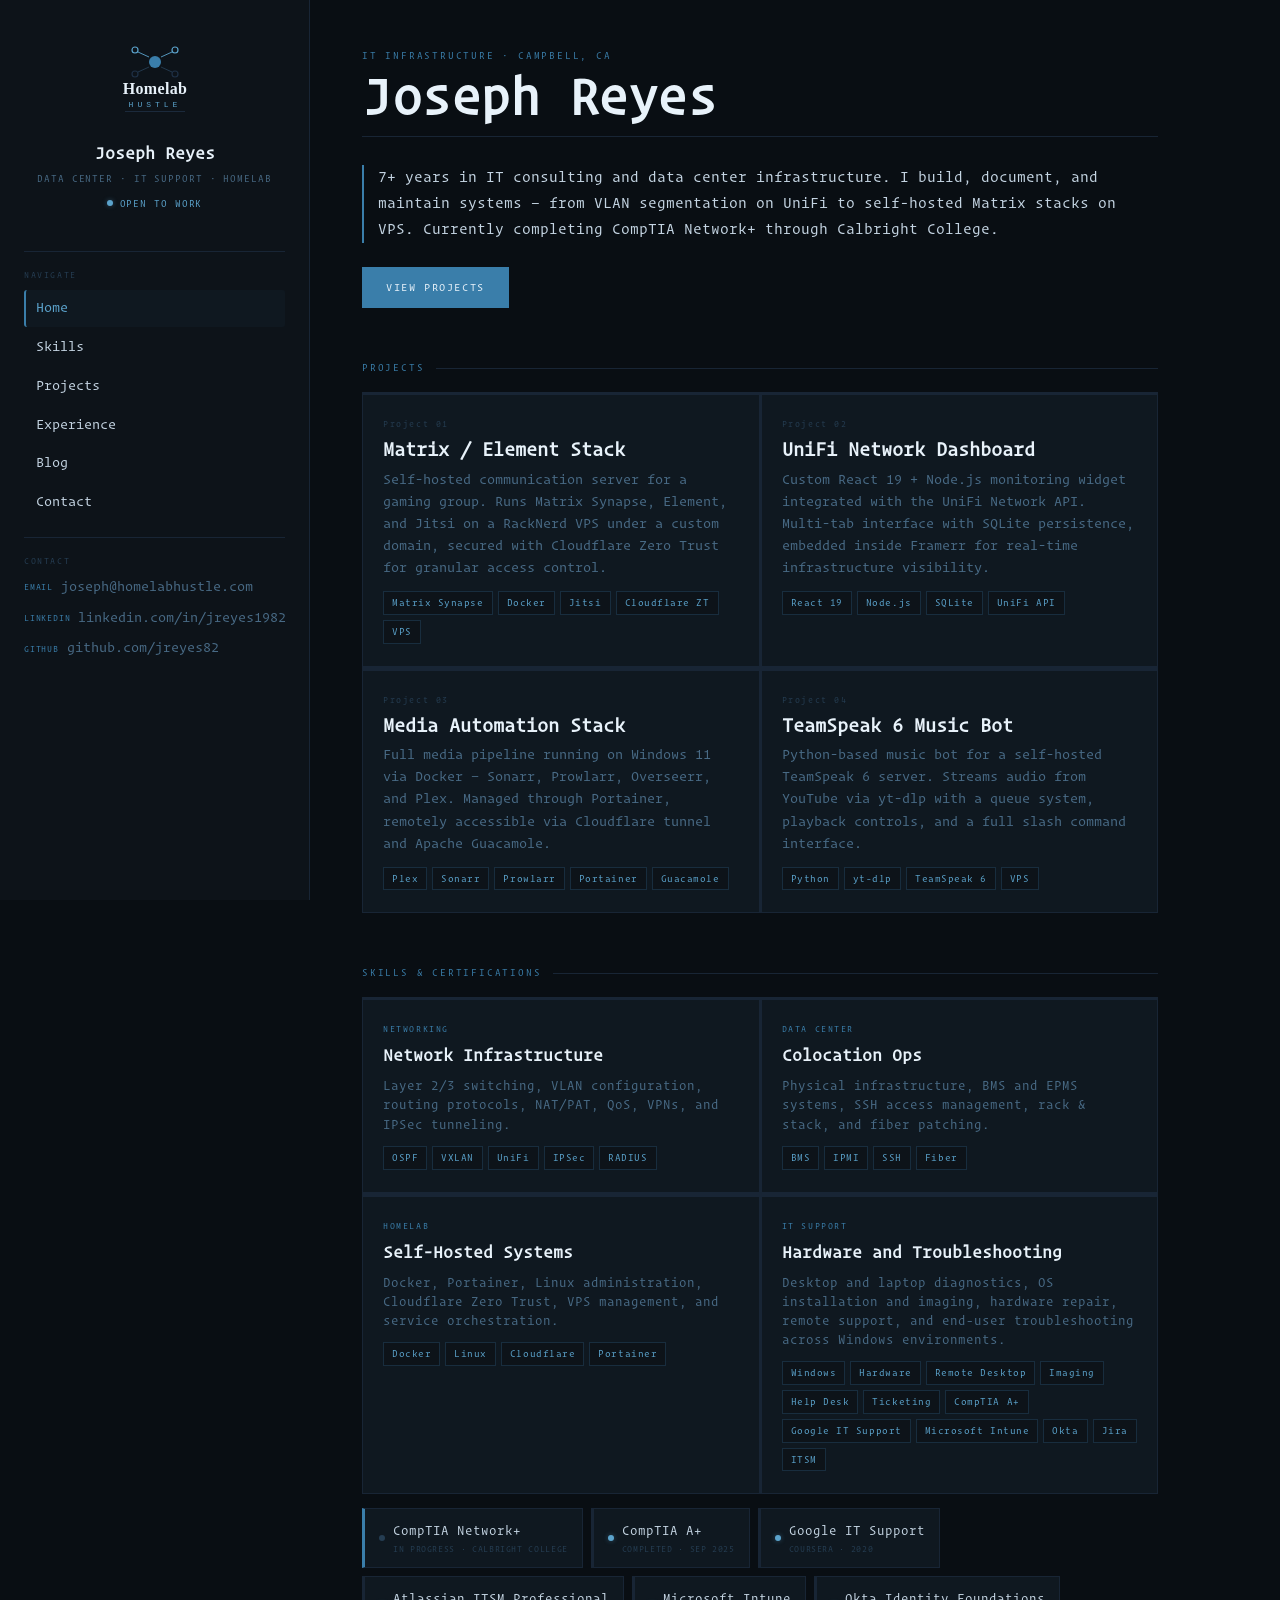
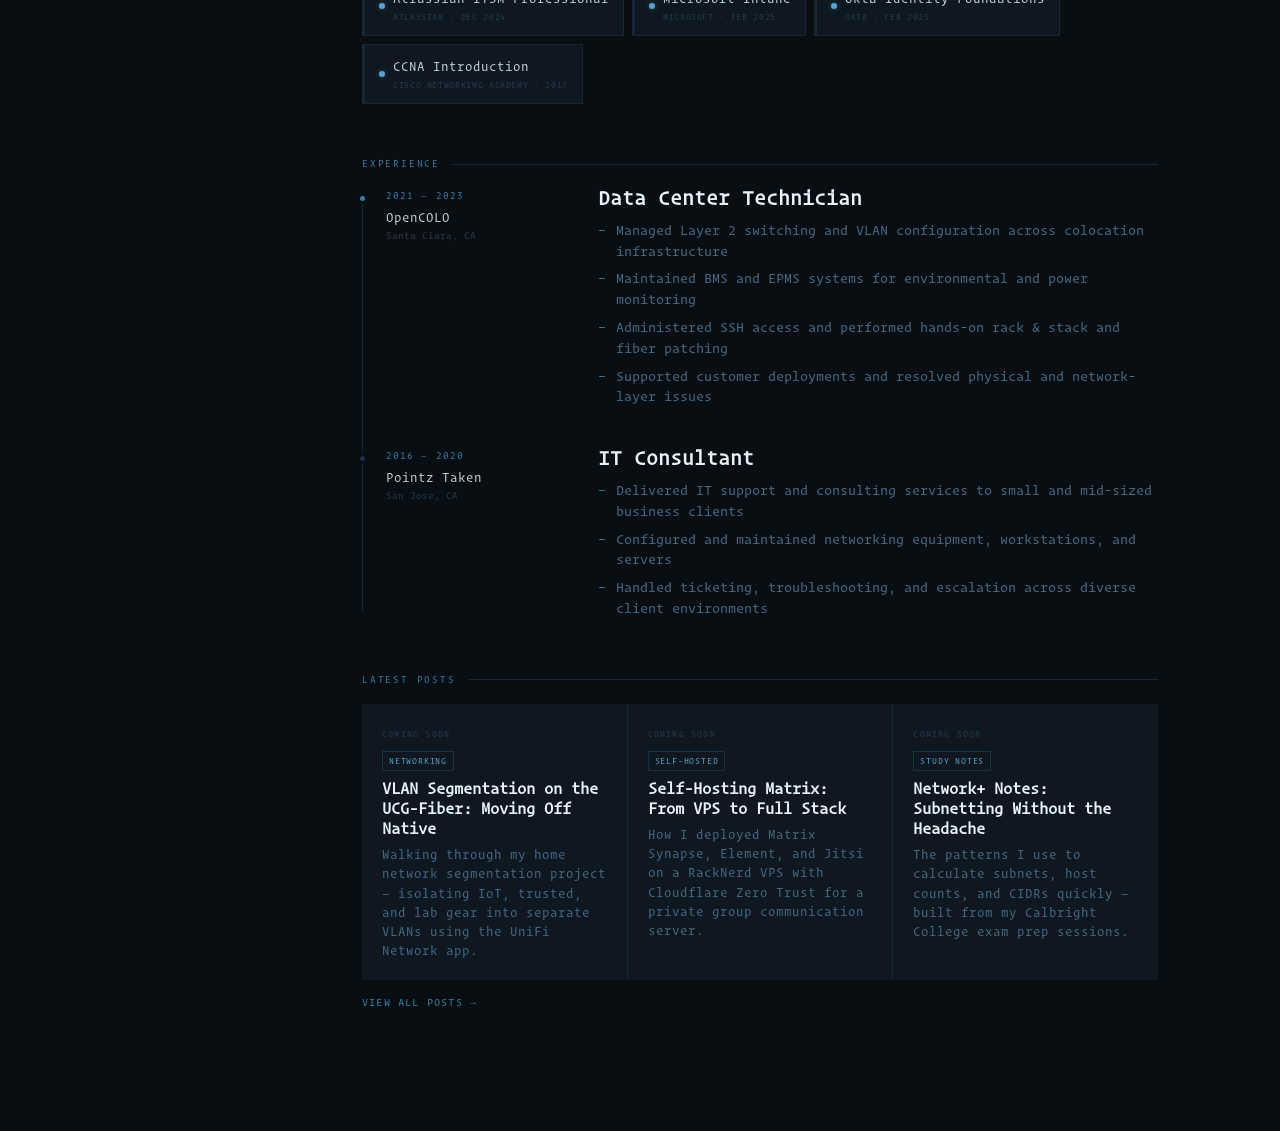
==== index.html @ eefa35d6 "Update index.html" ====
<!DOCTYPE html>
<html lang="en">
<head>
<meta charset="UTF-8">
<meta name="viewport" content="width=device-width, initial-scale=1.0">
<title>Loading...</title>
<link rel="preconnect" href="https://fonts.googleapis.com">
<link href="https://fonts.googleapis.com/css2?family=Playfair+Display:wght@700;800&family=IBM+Plex+Mono:wght@300;400;500&family=IBM+Plex+Sans:wght@300;400;500&display=swap" rel="stylesheet">
<link rel="stylesheet" href="shared.css">
<link rel="icon" type="image/svg+xml" href="logo.svg">
<style>
  /* ── HERO ── */
  .hero-bio {
    font-size: 14px; font-weight: 300; color: var(--text);
    line-height: 1.85; margin-bottom: 24px;
    border-left: 2px solid var(--accent); padding-left: 14px;
  }

  .hero-ctas { display: flex; gap: 10px; flex-wrap: wrap; margin-bottom: 28px; }

  /* ── CONTACT STRIP (mobile hero) ── */
  .contact-strip {
    display: flex; flex-direction: column; gap: 8px;
    margin-bottom: 0;
  }

  .contact-link {
    display: flex; align-items: center; justify-content: space-between;
    padding: 13px 16px;
    background: var(--surface); border: 1px solid var(--border);
    border-left: 3px solid var(--border);
    text-decoration: none; color: var(--text); font-size: 13px;
    transition: border-left-color .2s, color .2s;
  }

  .contact-link:hover { border-left-color: var(--accent); color: var(--acc2); }
  .cl-label {
    font-family: var(--mono); font-size: 8px; letter-spacing: .15em;
    text-transform: uppercase; color: var(--accent);
  }

  /* ── SKILLS ── */
  .skills-grid {
    display: grid; grid-template-columns: 1fr;
    gap: 1px; background: var(--border); margin-bottom: 12px;
  }

  .skill-cat {
    font-family: var(--mono); font-size: 8px; letter-spacing: .2em;
    text-transform: uppercase; color: var(--accent); margin-bottom: 6px;
  }

  .skill-name {
    font-family: var(--serif); font-size: 16px; font-weight: 700;
    color: var(--light); margin-bottom: 6px;
  }

  .skill-desc { font-size: 12px; color: var(--muted); line-height: 1.6; }

  /* ── CERTS ── */
  .cert-row { display: flex; flex-direction: column; gap: 8px; margin-top: 14px; }

  .cert-item {
    display: flex; align-items: center; gap: 8px;
    padding: 11px 14px;
    background: var(--surface); border: 1px solid var(--border);
    border-left: 3px solid var(--border); transition: border-left-color .2s;
  }

  .cert-item:hover, .cert-item.on { border-left-color: var(--accent); }
  .cdot { width: 6px; height: 6px; border-radius: 50%; background: var(--faint); flex-shrink: 0; }
  .cdot.live { background: var(--acc2); box-shadow: 0 0 5px rgba(91,163,204,.4); }
  .cert-name { font-size: 12px; font-weight: 500; color: var(--text); }
  .cert-sub {
    font-family: var(--mono); font-size: 8px; letter-spacing: .08em;
    color: var(--faint); text-transform: uppercase; margin-top: 1px;
  }

  /* ── PROJECTS ── */
  .projects-grid {
    display: grid; grid-template-columns: 1fr;
    gap: 1px; background: var(--border);
  }

  .project-id {
    font-family: var(--mono); font-size: 8px; letter-spacing: .2em;
    color: var(--faint); margin-bottom: 8px;
  }

  .project-name {
    font-family: var(--serif); font-size: 18px; font-weight: 700;
    color: var(--light); margin-bottom: 8px; line-height: 1.2;
  }

  .project-desc {
    font-size: 13px; font-weight: 300; color: var(--muted);
    line-height: 1.7; margin-bottom: 12px;
  }

  /* ── EXPERIENCE ── */
  .exp-timeline { display: flex; flex-direction: column; position: relative; }

  .exp-timeline::before {
    content: ''; position: absolute;
    left: 0; top: 8px; bottom: 8px;
    width: 1px; background: var(--border);
  }

  .exp-item {
    padding: 0 0 40px 20px; position: relative;
  }

  .exp-item::before {
    content: ''; position: absolute; left: -4px; top: 6px;
    width: 9px; height: 9px; border-radius: 50%;
    background: var(--accent); border: 2px solid var(--bg);
  }

  .exp-item:last-child { padding-bottom: 0; }
  .exp-item:last-child::before { background: var(--bord2); }

  .exp-period {
    font-family: var(--mono); font-size: 9px; letter-spacing: .12em;
    color: var(--accent); text-transform: uppercase;
    display: block; margin-bottom: 3px;
  }

  .exp-company { font-size: 12px; font-weight: 500; color: var(--text); }
  .exp-loc { font-family: var(--mono); font-size: 9px; color: var(--faint); margin-bottom: 10px; }

  .exp-role {
    font-family: var(--serif); font-size: 19px; font-weight: 700;
    color: var(--light); margin-bottom: 10px; line-height: 1.2;
  }

  .exp-list { list-style: none; display: flex; flex-direction: column; gap: 7px; }

  .exp-list li {
    font-size: 13px; font-weight: 300; color: var(--muted);
    display: flex; gap: 10px; line-height: 1.6;
  }

  .exp-list li::before {
    content: '–'; color: var(--accent);
    flex-shrink: 0; font-family: var(--mono);
  }

  /* ── BLOG PREVIEW ── */
  .blog-preview-grid {
    display: grid; grid-template-columns: 1fr;
    gap: 1px; background: var(--border);
  }

  .blog-preview-card {
    background: var(--surface); padding: 20px;
    text-decoration: none; display: block;
    border-top: 3px solid transparent;
    transition: background .2s, border-top-color .2s;
  }

  .blog-preview-card:hover { background: var(--surf2); border-top-color: var(--accent); }

  .bp-date {
    font-family: var(--mono); font-size: 8px; letter-spacing: .15em;
    text-transform: uppercase; color: var(--faint); margin-bottom: 5px; display: block;
  }

  .bp-tag {
    font-family: var(--mono); font-size: 8px; letter-spacing: .1em;
    text-transform: uppercase; color: var(--acc2); padding: 2px 6px;
    border: 1px solid rgba(58,126,170,.25); display: inline-block; margin-bottom: 8px;
  }

  .bp-title {
    font-family: var(--serif); font-size: 15px; font-weight: 700;
    color: var(--light); line-height: 1.35; margin-bottom: 6px;
  }

  .bp-excerpt { font-size: 12px; font-weight: 300; color: var(--muted); line-height: 1.6; }

  .view-all {
    display: inline-flex; align-items: center; gap: 6px;
    margin-top: 14px;
    font-family: var(--mono); font-size: 10px; letter-spacing: .12em;
    text-transform: uppercase; color: var(--accent); text-decoration: none;
    transition: color .2s;
  }

  .view-all:hover { color: var(--acc2); }

  /* ── AVAIL CARD ── */
  .avail-card {
    background: var(--surface); border: 1px solid var(--border); padding: 22px;
    margin-top: 24px;
  }

  .avail-hdr {
    font-family: var(--mono); font-size: 8px; letter-spacing: .2em;
    text-transform: uppercase; color: var(--faint); margin-bottom: 16px;
  }

  .avail-status { display: flex; align-items: center; gap: 9px; margin-bottom: 16px; }

  .avail-dot {
    width: 7px; height: 7px; border-radius: 50%;
    background: var(--acc2); box-shadow: 0 0 7px rgba(91,163,204,.45);
    animation: pulse 2s ease-in-out infinite;
  }

  .avail-status-text {
    font-family: var(--serif); font-size: 16px; font-weight: 700; color: var(--light);
  }

  .avail-roles { display: flex; flex-direction: column; gap: 8px; }

  .avail-role {
    display: flex; align-items: center; gap: 9px;
    font-size: 13px; font-weight: 300; color: var(--muted);
  }

  .avail-role::before {
    content: ''; display: block; width: 14px; height: 1px;
    background: var(--accent); flex-shrink: 0;
  }

  /* ── DESKTOP OVERRIDES ── */
  @media (min-width: 768px) {
    .skills-grid { grid-template-columns: 1fr 1fr; }
    .projects-grid { grid-template-columns: 1fr 1fr; }
    .blog-preview-grid { grid-template-columns: 1fr 1fr 1fr; }
    .cert-row { flex-direction: row; flex-wrap: wrap; }

    .exp-item {
      display: grid;
      grid-template-columns: 180px 1fr;
      gap: 32px; padding-left: 24px;
    }

    .contact-strip { flex-direction: column; }

    .desktop-contact-grid {
      display: grid; grid-template-columns: 1fr 1fr; gap: 32px;
    }
  }

  @keyframes fadeUp {
    from { opacity:0; transform:translateY(10px); }
    to   { opacity:1; transform:translateY(0); }
  }

  .fade-in   { animation: fadeUp .5s ease both .1s; }
  .fade-in-2 { animation: fadeUp .5s ease both .2s; }
  .fade-in-3 { animation: fadeUp .5s ease both .3s; }
</style>
</head>
<body>
<script src="config.js"></script>

<!-- MOBILE TOP BAR -->
<header id="topbar">
  <a href="index.html" class="topbar-logo" id="topbar-name"></a>
  <button class="hamburger" id="hamburger" aria-label="Menu">
    <span></span><span></span><span></span>
  </button>
</header>

<!-- DRAWER / SIDEBAR -->
<nav id="drawer">
  <div class="drawer-avatar" id="drawer-avatar"></div>
  <div class="drawer-name" id="drawer-name"></div>
  <div class="drawer-role" id="drawer-role"></div>
  <div class="drawer-status">
    <div class="drawer-dot"></div>
    <span id="drawer-status"></span>
  </div>
  <div class="drawer-divider"></div>
  <div class="drawer-label">Navigate</div>
  <ul class="drawer-nav">
    <li><a href="index.html" class="active">Home</a></li>
    <li><a href="#skills">Skills</a></li>
    <li><a href="#projects">Projects</a></li>
    <li><a href="#experience">Experience</a></li>
    <li><a href="blog.html">Blog</a></li>
    <li><a href="#contact">Contact</a></li>
  </ul>
  <div class="drawer-divider"></div>
  <div class="drawer-label">Contact</div>
  <div class="drawer-contact" id="drawer-contact"></div>
</nav>

<!-- MAIN -->
<main id="main">

  <!-- HERO -->
  <div class="section-gap">
    <div class="page-eyebrow fade-in" id="hero-eyebrow"></div>
    <h1 class="page-title fade-in-2" id="hero-name"></h1>
    <div class="page-rule"></div>
    <p class="hero-bio fade-in-3" id="hero-bio"></p>
    <div class="hero-ctas fade-in-3">
      <a href="#projects" class="btn btn-primary">View Projects</a>
    </div>
  </div>

  <!-- PROJECTS -->
  <div class="section-gap" id="projects">
    <div class="section-label">Projects</div>
    <div class="projects-grid" id="projects-grid"></div>
  </div>

  <!-- SKILLS -->
  <div class="section-gap" id="skills">
    <div class="section-label">Skills &amp; Certifications</div>
    <div class="skills-grid" id="skills-grid"></div>
    <div class="cert-row" id="cert-row"></div>
  </div>

  <!-- EXPERIENCE -->
  <div class="section-gap" id="experience">
    <div class="section-label">Experience</div>
    <div class="exp-timeline" id="exp-timeline"></div>
  </div>

  <!-- BLOG PREVIEW -->
  <div class="section-gap" id="blog">
    <div class="section-label">Latest Posts</div>
    <div class="blog-preview-grid" id="blog-preview-grid"></div>
    <a href="blog.html" class="view-all">View all posts &rarr;</a>
  </div>

</main>

<script>
  document.title = SITE.name + ' — IT Infrastructure';
  const initials = SITE.name.split(' ').map(w=>w[0]).join('');
  const pills = arr => `<div class="pills">${arr.map(p=>`<span class="pill">${p}</span>`).join('')}</div>`;

  /* ── POPULATE ── */
  document.getElementById('topbar-name').textContent = SITE.name;
  document.getElementById('drawer-avatar').innerHTML = '<img src="logo.svg" alt="Homelab Hustle" style="width:120px;height:72px;">';
  document.getElementById('drawer-name').textContent = SITE.name;
  document.getElementById('drawer-role').textContent = SITE.role;
  document.getElementById('drawer-status').textContent = SITE.status;

  document.getElementById('drawer-contact').innerHTML = SITE.contact.map(c=>`
    <a href="${c.href}" ${c.href.startsWith('http')?'target="_blank"':''}>
      <span class="drawer-contact-label">${c.label}</span>${c.value}
    </a>`).join('');

  document.getElementById('hero-eyebrow').textContent = 'IT Infrastructure · ' + SITE.location;
  document.getElementById('hero-name').textContent = SITE.name;
  document.getElementById('hero-bio').textContent = SITE.bio;

  document.getElementById('projects-grid').innerHTML = SITE.projects.map(p=>`
    <div class="card">
      <div class="project-id">${p.id}</div>
      <div class="project-name">${p.name}</div>
      <p class="project-desc">${p.desc}</p>
      ${pills(p.pills)}
    </div>`).join('');

  document.getElementById('skills-grid').innerHTML = SITE.skills.map(s=>`
    <div class="card">
      <div class="skill-cat">${s.cat}</div>
      <div class="skill-name">${s.name}</div>
      <p class="skill-desc">${s.desc}</p>
      ${pills(s.pills)}
    </div>`).join('');

  document.getElementById('cert-row').innerHTML = SITE.certs.map((c,i)=>`
    <div class="cert-item ${i===0?'on':''}">
      <div class="cdot ${c.live?'live':''}"></div>
      <div>
        <div class="cert-name">${c.name}</div>
        <div class="cert-sub">${c.sub}</div>
      </div>
    </div>`).join('');

  document.getElementById('exp-timeline').innerHTML = SITE.experience.map(e=>`
    <div class="exp-item">
      <div>
        <span class="exp-period">${e.period}</span>
        <div class="exp-company">${e.company}</div>
        <div class="exp-loc">${e.location}</div>
      </div>
      <div>
        <div class="exp-role">${e.role}</div>
        <ul class="exp-list">
          ${e.bullets.map(b=>`<li>${b}</li>`).join('')}
        </ul>
      </div>
    </div>`).join('');

  document.getElementById('blog-preview-grid').innerHTML = SITE.blog.length
    ? SITE.blog.map(b=>`
        <a href="${b.href}" class="blog-preview-card">
          <span class="bp-date">${b.date}</span>
          <span class="bp-tag">${b.tag}</span>
          <div class="bp-title">${b.title}</div>
          <p class="bp-excerpt">${b.excerpt}</p>
        </a>`).join('')
    : '<div style="padding:32px;color:var(--faint);font-size:13px;background:var(--surface);">No posts yet — check back soon.</div>';

  /* ── HAMBURGER ── */
  const hamburger = document.getElementById('hamburger');
  const drawer = document.getElementById('drawer');

  hamburger.addEventListener('click', () => {
    const isOpen = drawer.classList.toggle('open');
    hamburger.classList.toggle('open', isOpen);
    document.body.style.overflow = isOpen ? 'hidden' : '';
  });

  drawer.querySelectorAll('a').forEach(link => {
    link.addEventListener('click', () => {
      drawer.classList.remove('open');
      hamburger.classList.remove('open');
      document.body.style.overflow = '';
    });
  });
</script>
</body>
</html>
---- shared.css ----
/* shared.css — mobile-first */
@font-face {
  font-family: 'Operator Mono';
  src: url('fonts/OperatorMonoSSm-Book.otf') format('opentype');
  font-weight: 400;
}

:root {
  --bg:      #090E13;
  --bg2:     #0D1319;
  --surface: #0F1820;
  --surf2:   #131F2A;
  --border:  #182535;
  --bord2:   #1E3045;
  --text:    #C4D4E2;
  --muted:   #486A85;
  --faint:   #253D52;
  --accent:  #3A7EAA;
  --acc2:    #5BA3CC;
  --light:   #E8F2FA;
  --serif: 'Operator Mono', monospace;
  --mono:  'Operator Mono', monospace;
  --sans:  'Operator Mono', monospace;
  --topbar:  52px;
}

*, *::before, *::after { box-sizing: border-box; margin: 0; padding: 0; }
html { scroll-behavior: smooth; }

body {
  background: var(--bg);
  color: var(--text);
  font-family: var(--sans);
  font-size: 15px;
  line-height: 1.75;
  overflow-x: hidden;
}

/* ════════════════════════════════════════
   MOBILE TOP BAR
   ════════════════════════════════════════ */
#topbar {
  position: fixed;
  top: 0; left: 0; right: 0;
  height: var(--topbar);
  z-index: 300;
  display: flex;
  align-items: center;
  justify-content: space-between;
  padding: 0 20px;
  background: rgba(9,14,19,0.95);
  backdrop-filter: blur(16px);
  border-bottom: 1px solid var(--border);
}

.topbar-logo {
  font-family: var(--serif);
  font-size: 15px; font-weight: 700;
  color: var(--light);
  text-decoration: none;
}

.hamburger {
  width: 36px; height: 36px;
  display: flex; flex-direction: column;
  align-items: center; justify-content: center;
  gap: 5px; cursor: pointer;
  background: none; border: none; padding: 4px;
}

.hamburger span {
  display: block;
  width: 22px; height: 1.5px;
  background: var(--text);
  transition: all .25s ease;
}

.hamburger.open span:nth-child(1) { transform: translateY(6.5px) rotate(45deg); }
.hamburger.open span:nth-child(2) { opacity: 0; transform: scaleX(0); }
.hamburger.open span:nth-child(3) { transform: translateY(-6.5px) rotate(-45deg); }

/* ════════════════════════════════════════
   MOBILE DRAWER MENU
   ════════════════════════════════════════ */
#drawer {
  position: fixed;
  top: var(--topbar); left: 0; right: 0; bottom: 0;
  z-index: 299;
  background: var(--bg2);
  border-top: 1px solid var(--border);
  padding: 32px 24px;
  transform: translateX(-100%);
  transition: transform .3s ease;
  overflow-y: auto;
  display: flex;
  flex-direction: column;
  gap: 0;
}

#drawer.open { transform: translateX(0); }

.drawer-avatar {
  width: 160px; height: 96px;
  display: flex;
  align-items: center;
  justify-content: center;
  margin: 0 auto 12px auto;
  flex-shrink: 0;
}

.drawer-name {
  font-family: var(--serif); font-size: 16px; font-weight: 700;
  color: var(--light); margin-bottom: 4px; text-align: center;
}

.drawer-role {
  font-family: var(--mono); font-size: 9px; letter-spacing: .1em;
  text-transform: uppercase; color: var(--muted); margin-bottom: 10px;
  line-height: 1.5; text-align: center;
}

.drawer-status {
  display: flex; align-items: center; gap: 7px; margin-bottom: 24px;
  justify-content: center;
}

.drawer-dot {
  width: 6px; height: 6px; border-radius: 50%;
  background: var(--acc2);
  box-shadow: 0 0 5px rgba(91,163,204,.4);
  animation: pulse 2s ease-in-out infinite;
}

@keyframes pulse { 0%,100%{opacity:1} 50%{opacity:.4} }

.drawer-status span {
  font-family: var(--mono); font-size: 9px; letter-spacing: .1em;
  text-transform: uppercase; color: var(--acc2);
}

.drawer-divider { height: 1px; background: var(--border); margin: 16px 0; }

.drawer-label {
  font-family: var(--mono); font-size: 8px; letter-spacing: .2em;
  text-transform: uppercase; color: var(--faint); margin-bottom: 8px;
}

.drawer-nav { list-style: none; display: flex; flex-direction: column; gap: 2px; }

.drawer-nav a {
  display: block; padding: 11px 12px;
  font-size: 15px; color: var(--text);
  text-decoration: none; border-radius: 3px;
  transition: background .15s, color .15s;
  border-left: 2px solid transparent;
}

.drawer-nav a:hover { background: var(--surface); color: var(--acc2); border-left-color: var(--accent); }
.drawer-nav a.active { color: var(--acc2); border-left-color: var(--accent); background: var(--surface); }

.drawer-contact { display: flex; flex-direction: column; gap: 8px; }

.drawer-contact a {
  display: flex; align-items: center; gap: 8px;
  font-size: 13px; color: var(--muted);
  text-decoration: none; transition: color .15s;
}

.drawer-contact a:hover { color: var(--acc2); }

.drawer-contact-label {
  font-family: var(--mono); font-size: 8px; letter-spacing: .1em;
  text-transform: uppercase; color: var(--accent); flex-shrink: 0;
}

/* ════════════════════════════════════════
   MAIN CONTENT — MOBILE FIRST
   ════════════════════════════════════════ */
#main {
  padding: calc(var(--topbar) + 28px) 20px 40px;
}

/* ════════════════════════════════════════
   TYPOGRAPHY
   ════════════════════════════════════════ */
.page-eyebrow {
  font-family: var(--mono); font-size: 9px; letter-spacing: .2em;
  text-transform: uppercase; color: var(--accent); margin-bottom: 8px;
}

.page-title {
  font-family: var(--serif);
  font-size: 38px; font-weight: 700; color: var(--light);
  letter-spacing: -.01em; line-height: 1.05; margin-bottom: 14px;
}

.page-rule { height: 1px; background: var(--border); margin-bottom: 28px; }

.section-label {
  font-family: var(--mono); font-size: 9px; letter-spacing: .2em;
  text-transform: uppercase; color: var(--accent);
  margin-bottom: 16px;
  display: flex; align-items: center; gap: 12px;
}

.section-label::after { content: ''; flex: 1; height: 1px; background: var(--border); }

.section-gap { margin-bottom: 52px; }

/* ════════════════════════════════════════
   CARDS
   ════════════════════════════════════════ */
.card {
  background: var(--surface);
  border: 1px solid var(--border);
  padding: 22px 20px;
  border-top: 3px solid var(--border);
  transition: border-top-color .2s, background .2s;
}

.card:hover { background: var(--surf2); border-top-color: var(--accent); }

/* ════════════════════════════════════════
   PILLS
   ════════════════════════════════════════ */
.pills { display: flex; flex-wrap: wrap; gap: 5px; margin-top: 12px; }

.pill {
  font-family: var(--mono); font-size: 9px; letter-spacing: .06em;
  padding: 3px 8px; background: var(--bg2);
  color: var(--acc2); border: 1px solid rgba(58,126,170,.25);
}

/* ════════════════════════════════════════
   BUTTONS
   ════════════════════════════════════════ */
.btn {
  display: inline-flex; align-items: center; gap: 8px;
  padding: 12px 24px;
  font-family: var(--mono); font-size: 10px; letter-spacing: .16em;
  text-transform: uppercase; text-decoration: none;
  transition: all .2s; cursor: pointer; border: none;
}

.btn-primary { background: var(--accent); color: var(--light); font-weight: 500; }
.btn-primary:hover { background: var(--acc2); }
.btn-ghost { background: transparent; color: var(--muted); border: 1px solid var(--bord2); }
.btn-ghost:hover { border-color: var(--accent); color: var(--acc2); }

/* ════════════════════════════════════════
   DESKTOP — sidebar layout kicks in
   ════════════════════════════════════════ */
@media (min-width: 768px) {

  body { display: flex; min-height: 100vh; }

  #topbar { display: none; }
  #drawer {
    position: sticky; top: 0;
    width: 310px; min-width: 310px;
    height: 100vh; overflow-y: auto;
    transform: none !important;
    background: var(--bg2);
    border-right: 1px solid var(--border);
    border-top: none;
    padding: 32px 24px;
    flex-direction: column;
    display: flex;
    transition: none;
  }

  /* On desktop, show sidebar-style nav instead of drawer nav */
  .drawer-nav a { font-size: 13px; padding: 7px 10px; }

  #main {
    flex: 1; min-width: 0;
    padding: 48px 52px 64px;
    max-width: 900px;
  }

  .page-title { font-size: clamp(32px, 4vw, 48px); }
}
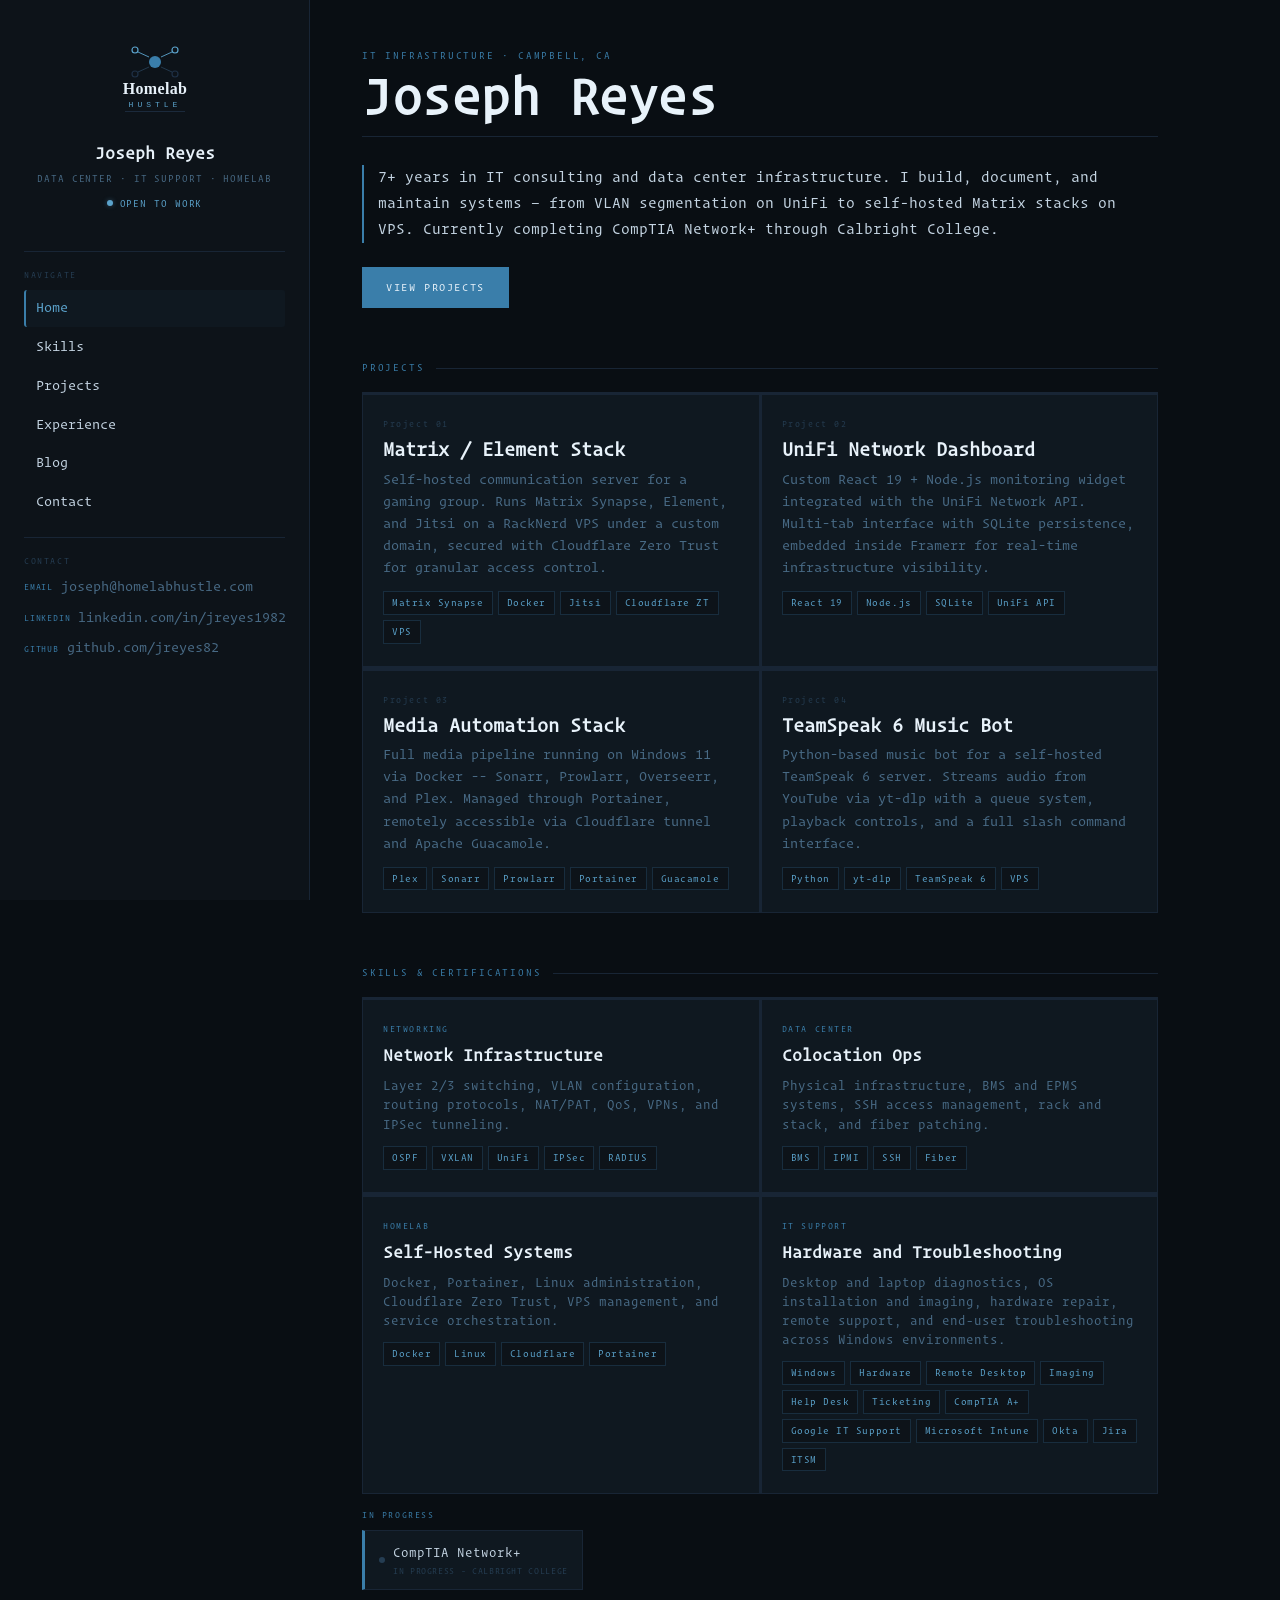
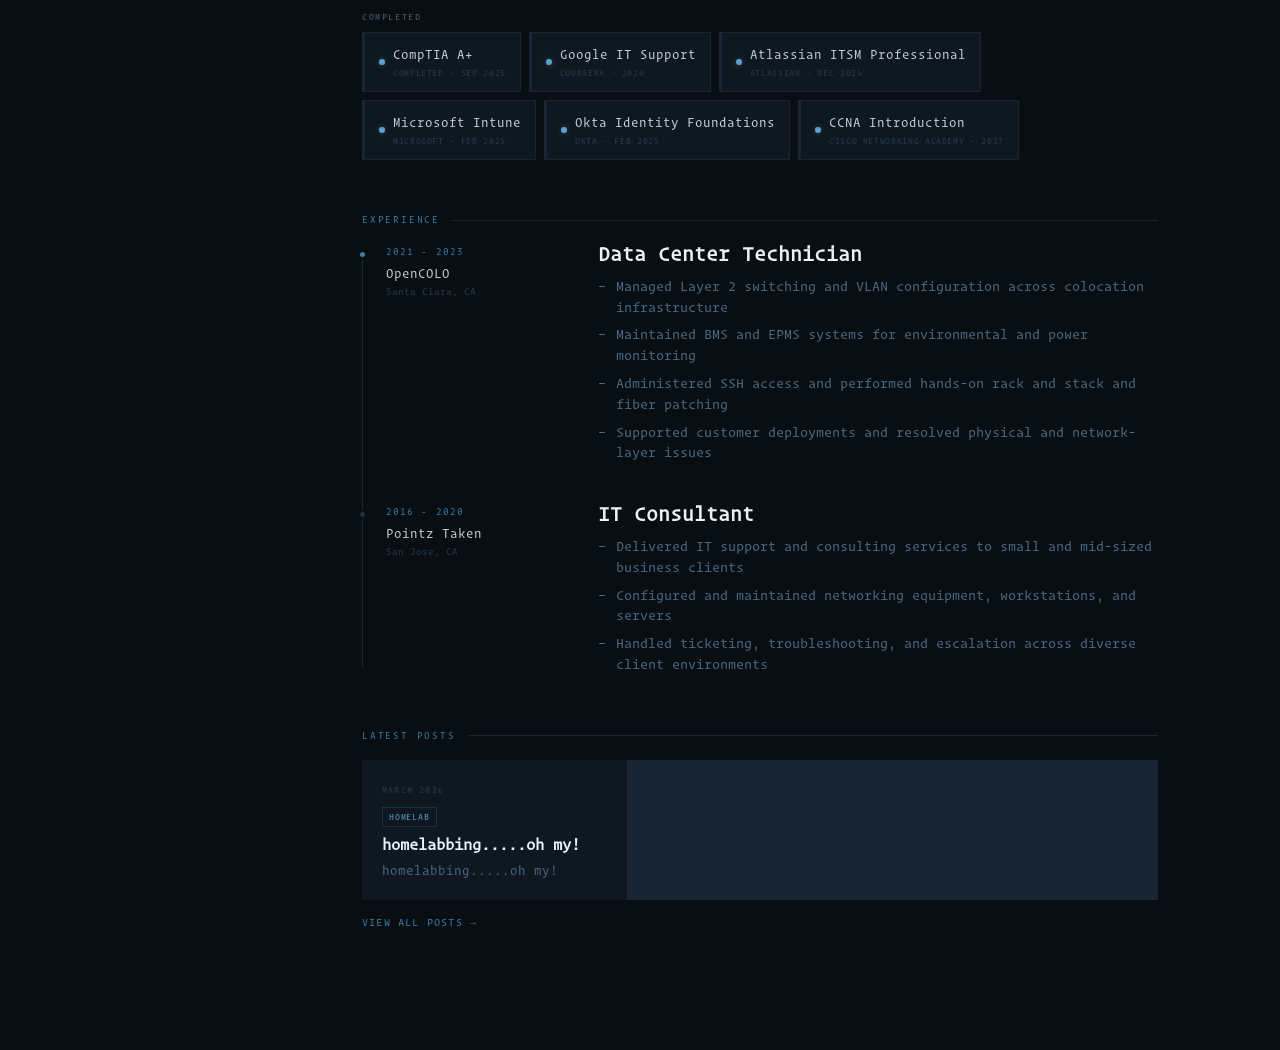
==== commit 9b8feac2: "Update index.html" ====
--- a/index.html
+++ b/index.html
@@ -7,7 +7,6 @@
 <link rel="preconnect" href="https://fonts.googleapis.com">
 <link href="https://fonts.googleapis.com/css2?family=Playfair+Display:wght@700;800&family=IBM+Plex+Mono:wght@300;400;500&family=IBM+Plex+Sans:wght@300;400;500&display=swap" rel="stylesheet">
 <link rel="stylesheet" href="shared.css">
-<link rel="icon" type="image/svg+xml" href="logo.svg">
 <style>
   /* ── HERO ── */
   .hero-bio {
@@ -367,14 +366,25 @@
       ${pills(s.pills)}
     </div>`).join('');
 
-  document.getElementById('cert-row').innerHTML = SITE.certs.map((c,i)=>`
-    <div class="cert-item ${i===0?'on':''}">
+  const inProgress = SITE.certs.filter(c => c.section === 'In Progress');
+  const completed  = SITE.certs.filter(c => c.section === 'Completed');
+
+  const renderCerts = arr => arr.map(c => `
+    <div class="cert-item ${!c.live?'on':''}">
       <div class="cdot ${c.live?'live':''}"></div>
       <div>
         <div class="cert-name">${c.name}</div>
         <div class="cert-sub">${c.sub}</div>
       </div>
     </div>`).join('');
+
+  document.getElementById('cert-row').innerHTML = `
+    <div style="width:100%;">
+      <div style="font-family:var(--mono);font-size:8px;letter-spacing:.2em;text-transform:uppercase;color:var(--accent);margin-bottom:8px;">In Progress</div>
+      <div style="display:flex;flex-wrap:wrap;gap:8px;margin-bottom:20px;">${renderCerts(inProgress)}</div>
+      <div style="font-family:var(--mono);font-size:8px;letter-spacing:.2em;text-transform:uppercase;color:var(--muted);margin-bottom:8px;">Completed</div>
+      <div style="display:flex;flex-wrap:wrap;gap:8px;">${renderCerts(completed)}</div>
+    </div>`;
 
   document.getElementById('exp-timeline').innerHTML = SITE.experience.map(e=>`
     <div class="exp-item">
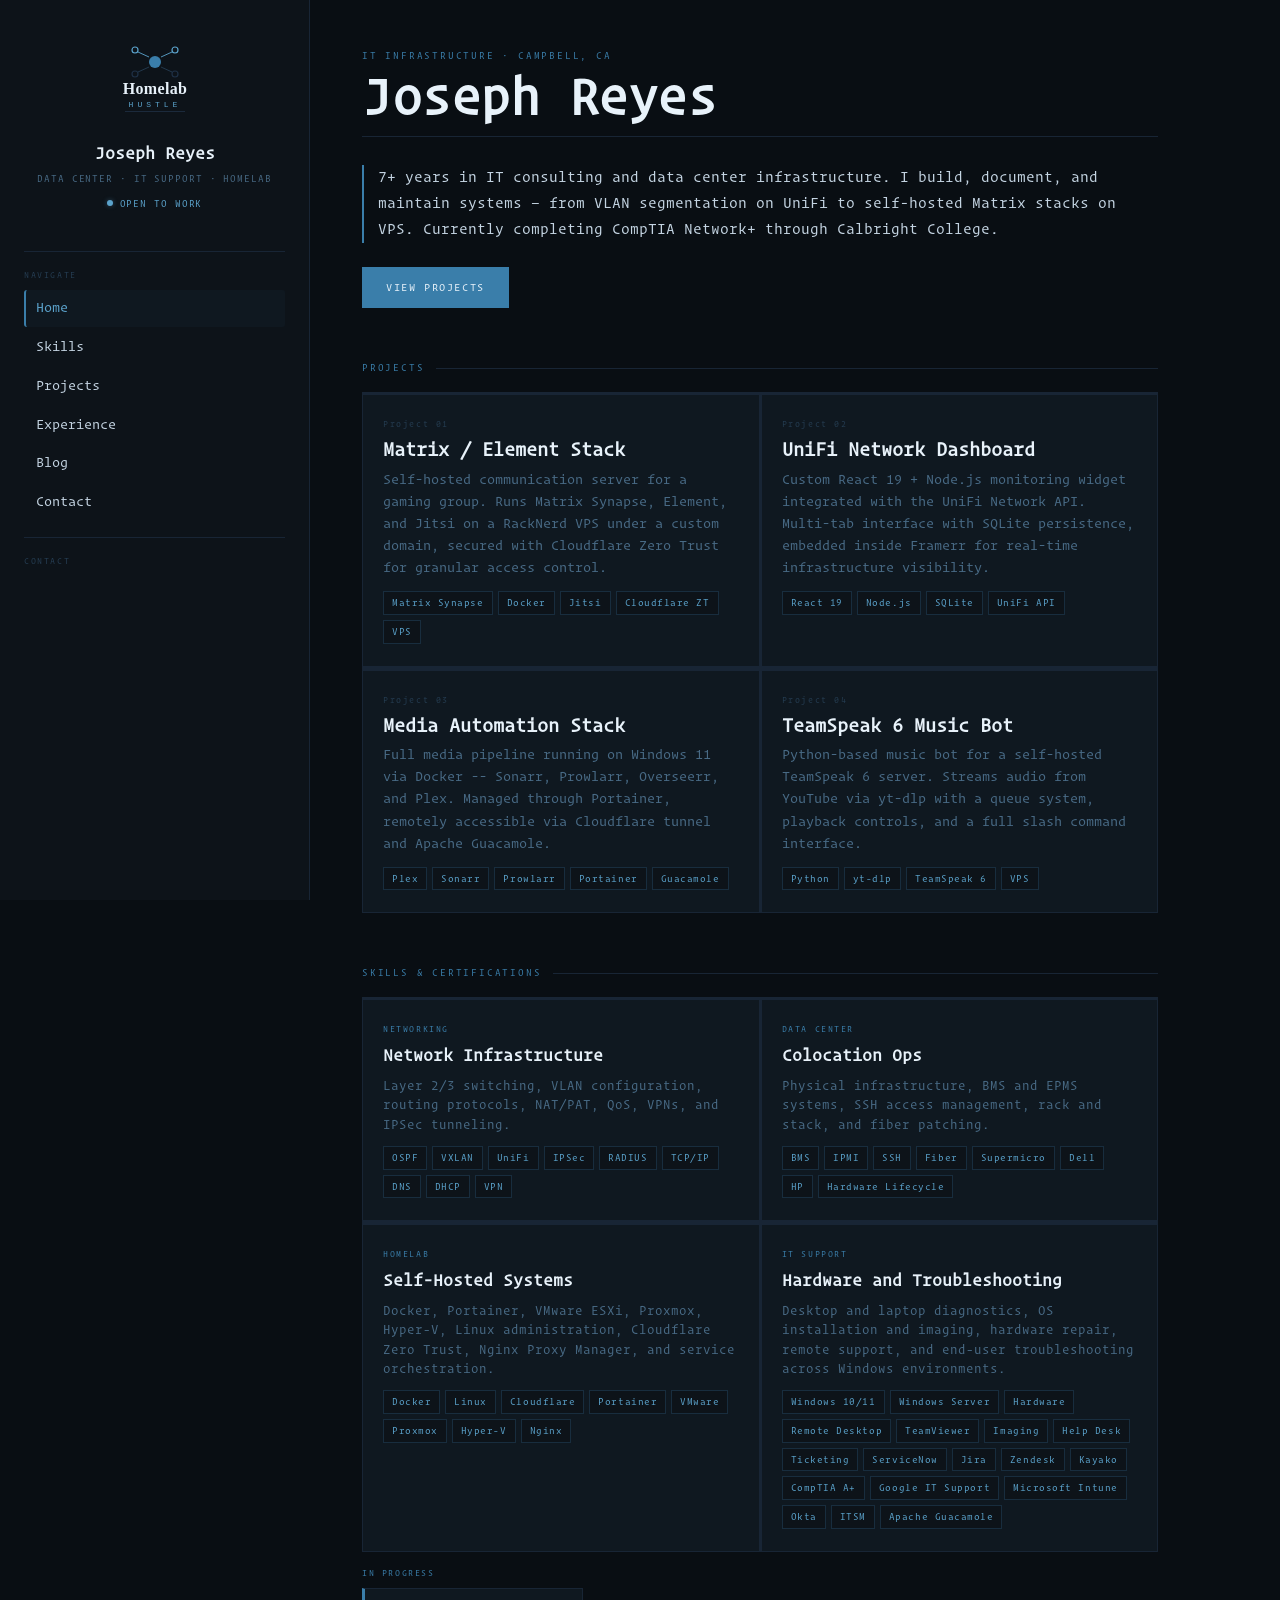
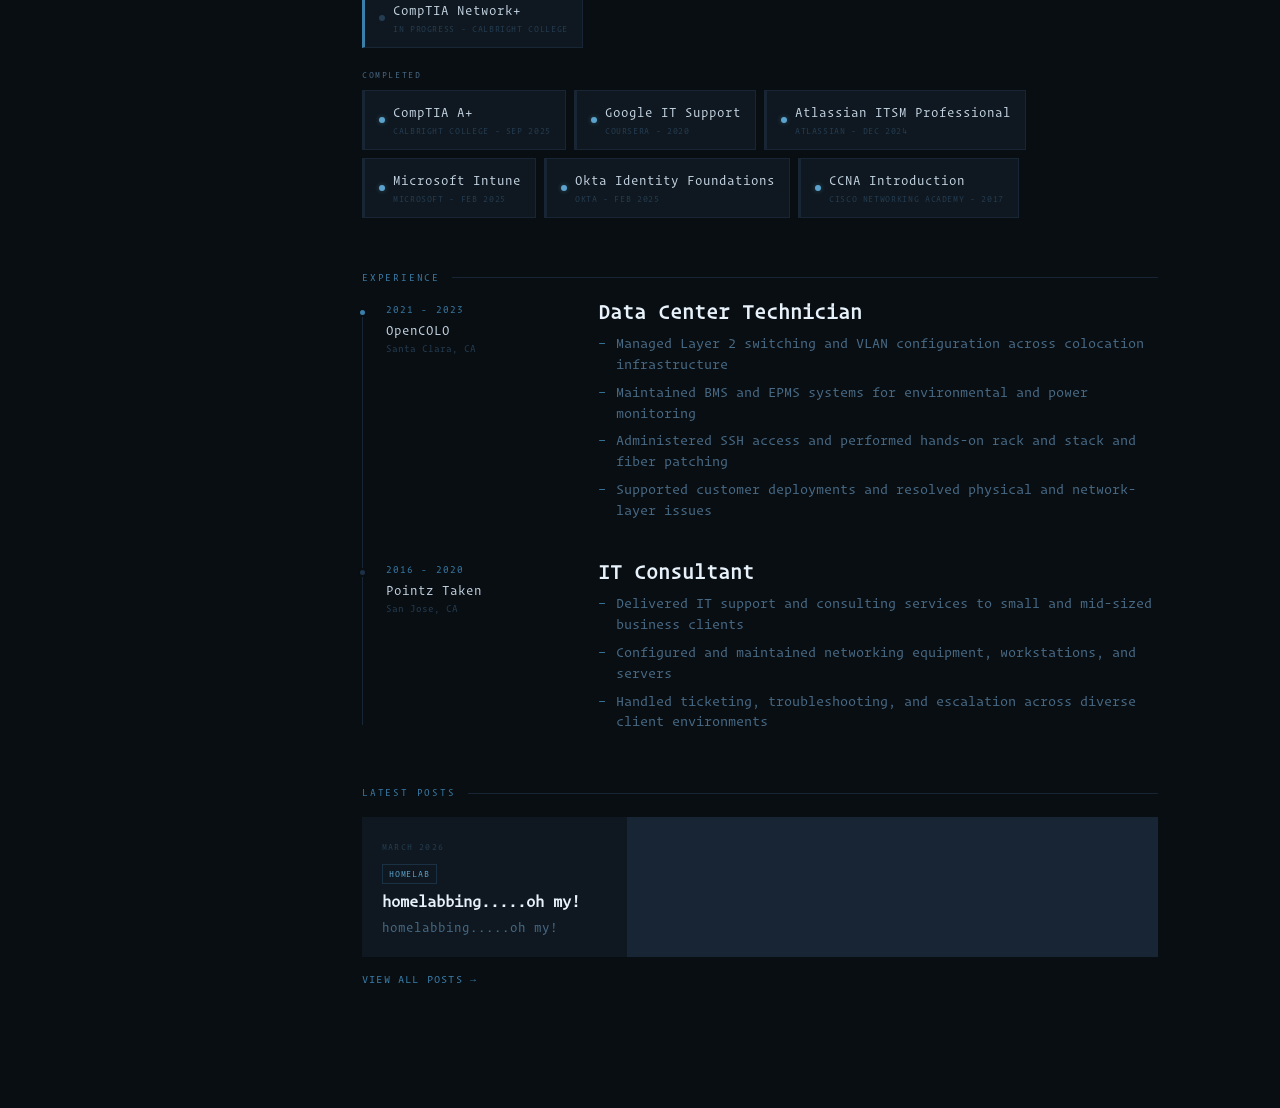
==== commit 9e1c546b: "Update index.html" ====
--- a/index.html
+++ b/index.html
@@ -341,11 +341,6 @@
   document.getElementById('drawer-role').textContent = SITE.role;
   document.getElementById('drawer-status').textContent = SITE.status;
 
-  document.getElementById('drawer-contact').innerHTML = SITE.contact.map(c=>`
-    <a href="${c.href}" ${c.href.startsWith('http')?'target="_blank"':''}>
-      <span class="drawer-contact-label">${c.label}</span>${c.value}
-    </a>`).join('');
-
   document.getElementById('hero-eyebrow').textContent = 'IT Infrastructure · ' + SITE.location;
   document.getElementById('hero-name').textContent = SITE.name;
   document.getElementById('hero-bio').textContent = SITE.bio;
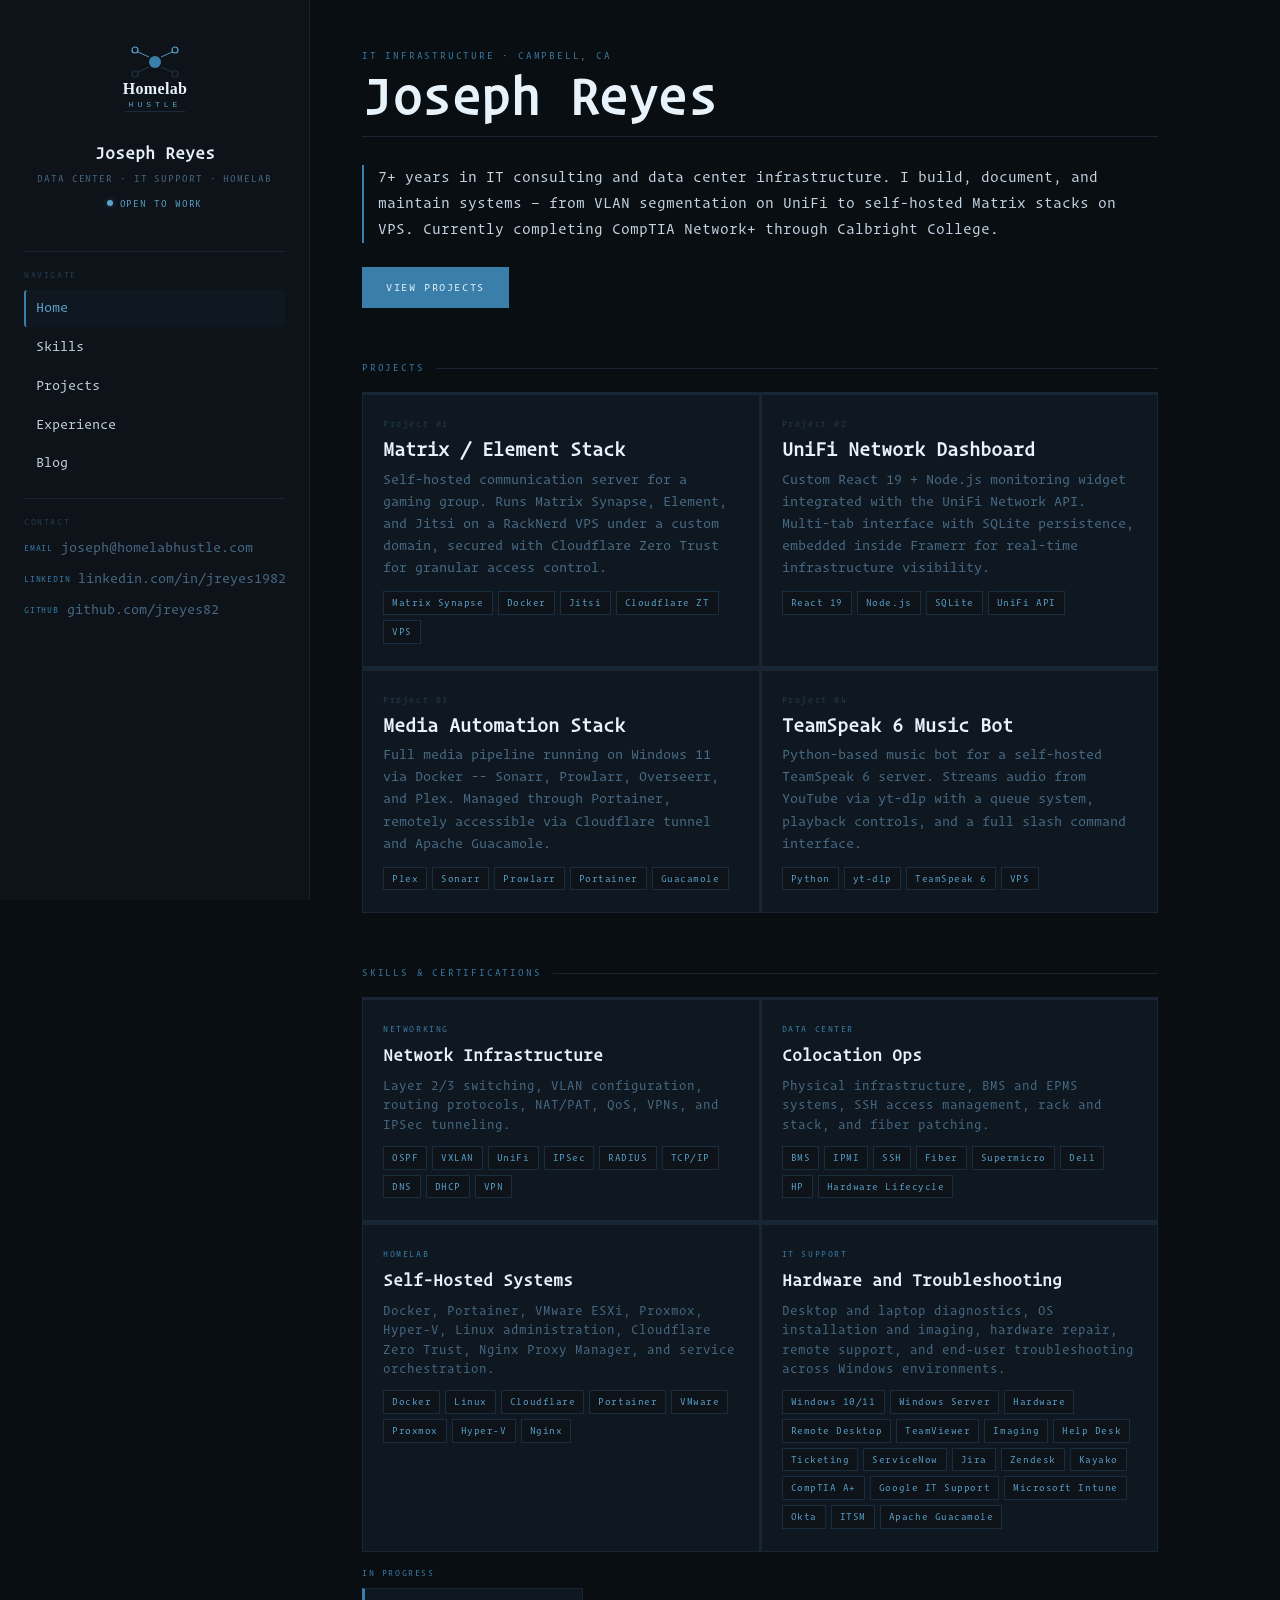
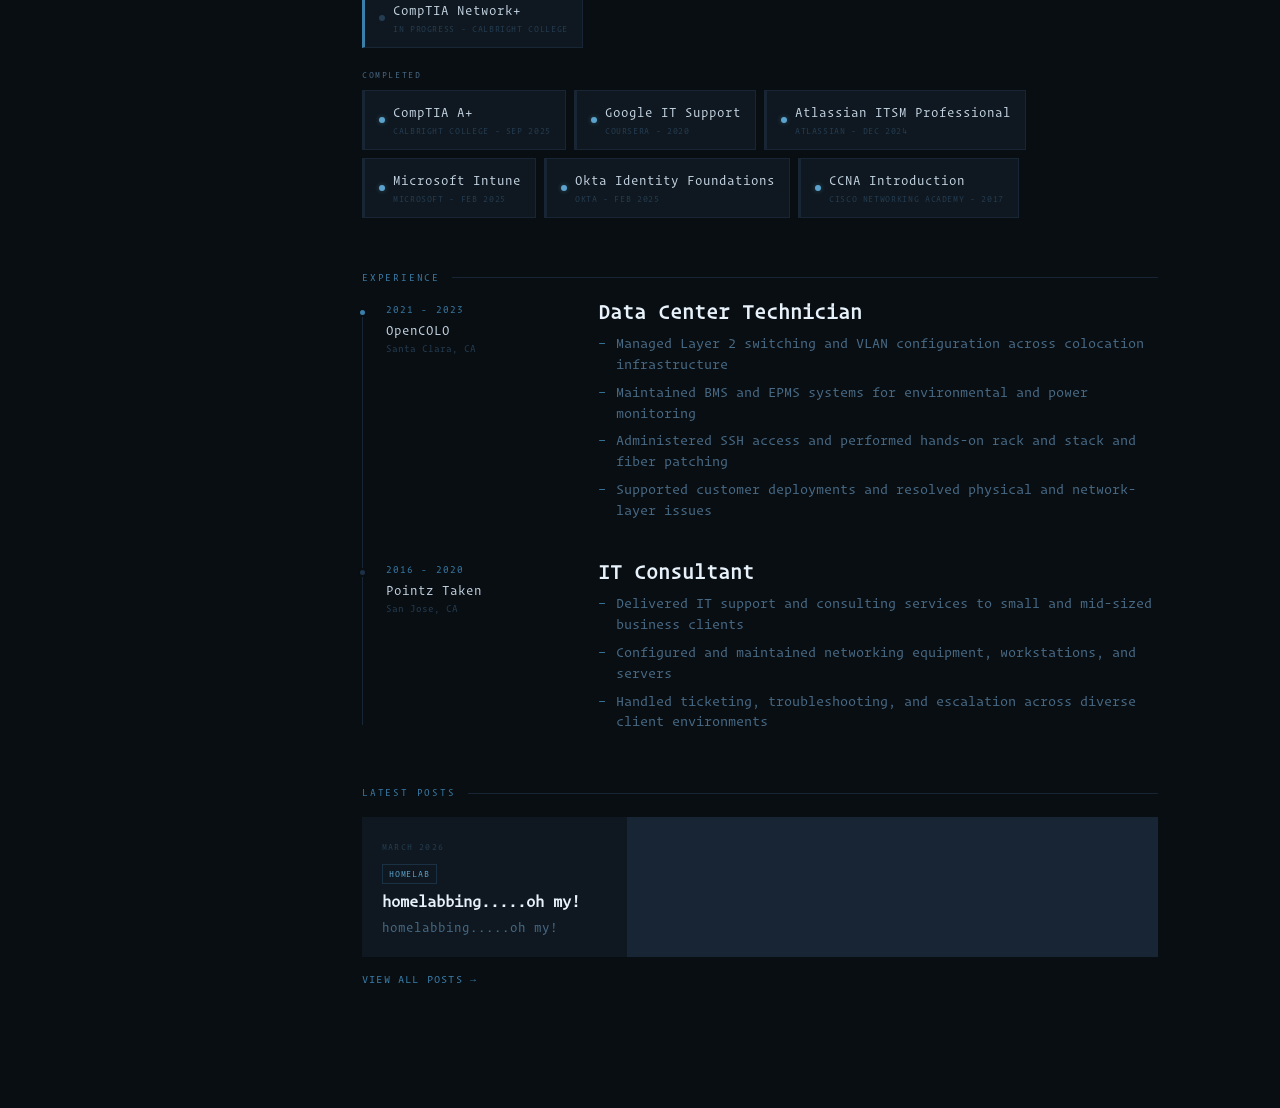
==== commit 317b4cd2: "Refactor contact section and add dynamic contact links Updated contact section in the navigation and" ====
--- a/index.html
+++ b/index.html
@@ -280,8 +280,7 @@
     <li><a href="#projects">Projects</a></li>
     <li><a href="#experience">Experience</a></li>
     <li><a href="blog.html">Blog</a></li>
-    <li><a href="#contact">Contact</a></li>
-  </ul>
+    </ul>
   <div class="drawer-divider"></div>
   <div class="drawer-label">Contact</div>
   <div class="drawer-contact" id="drawer-contact"></div>
@@ -341,6 +340,11 @@
   document.getElementById('drawer-role').textContent = SITE.role;
   document.getElementById('drawer-status').textContent = SITE.status;
 
+  document.getElementById('drawer-contact').innerHTML = SITE.contact.map(c=>`
+    <a href="${c.href}" ${c.href.startsWith('http')?'target="_blank"':''}>
+      <span class="drawer-contact-label">${c.label}</span>${c.value}
+    </a>`).join('');
+  
   document.getElementById('hero-eyebrow').textContent = 'IT Infrastructure · ' + SITE.location;
   document.getElementById('hero-name').textContent = SITE.name;
   document.getElementById('hero-bio').textContent = SITE.bio;
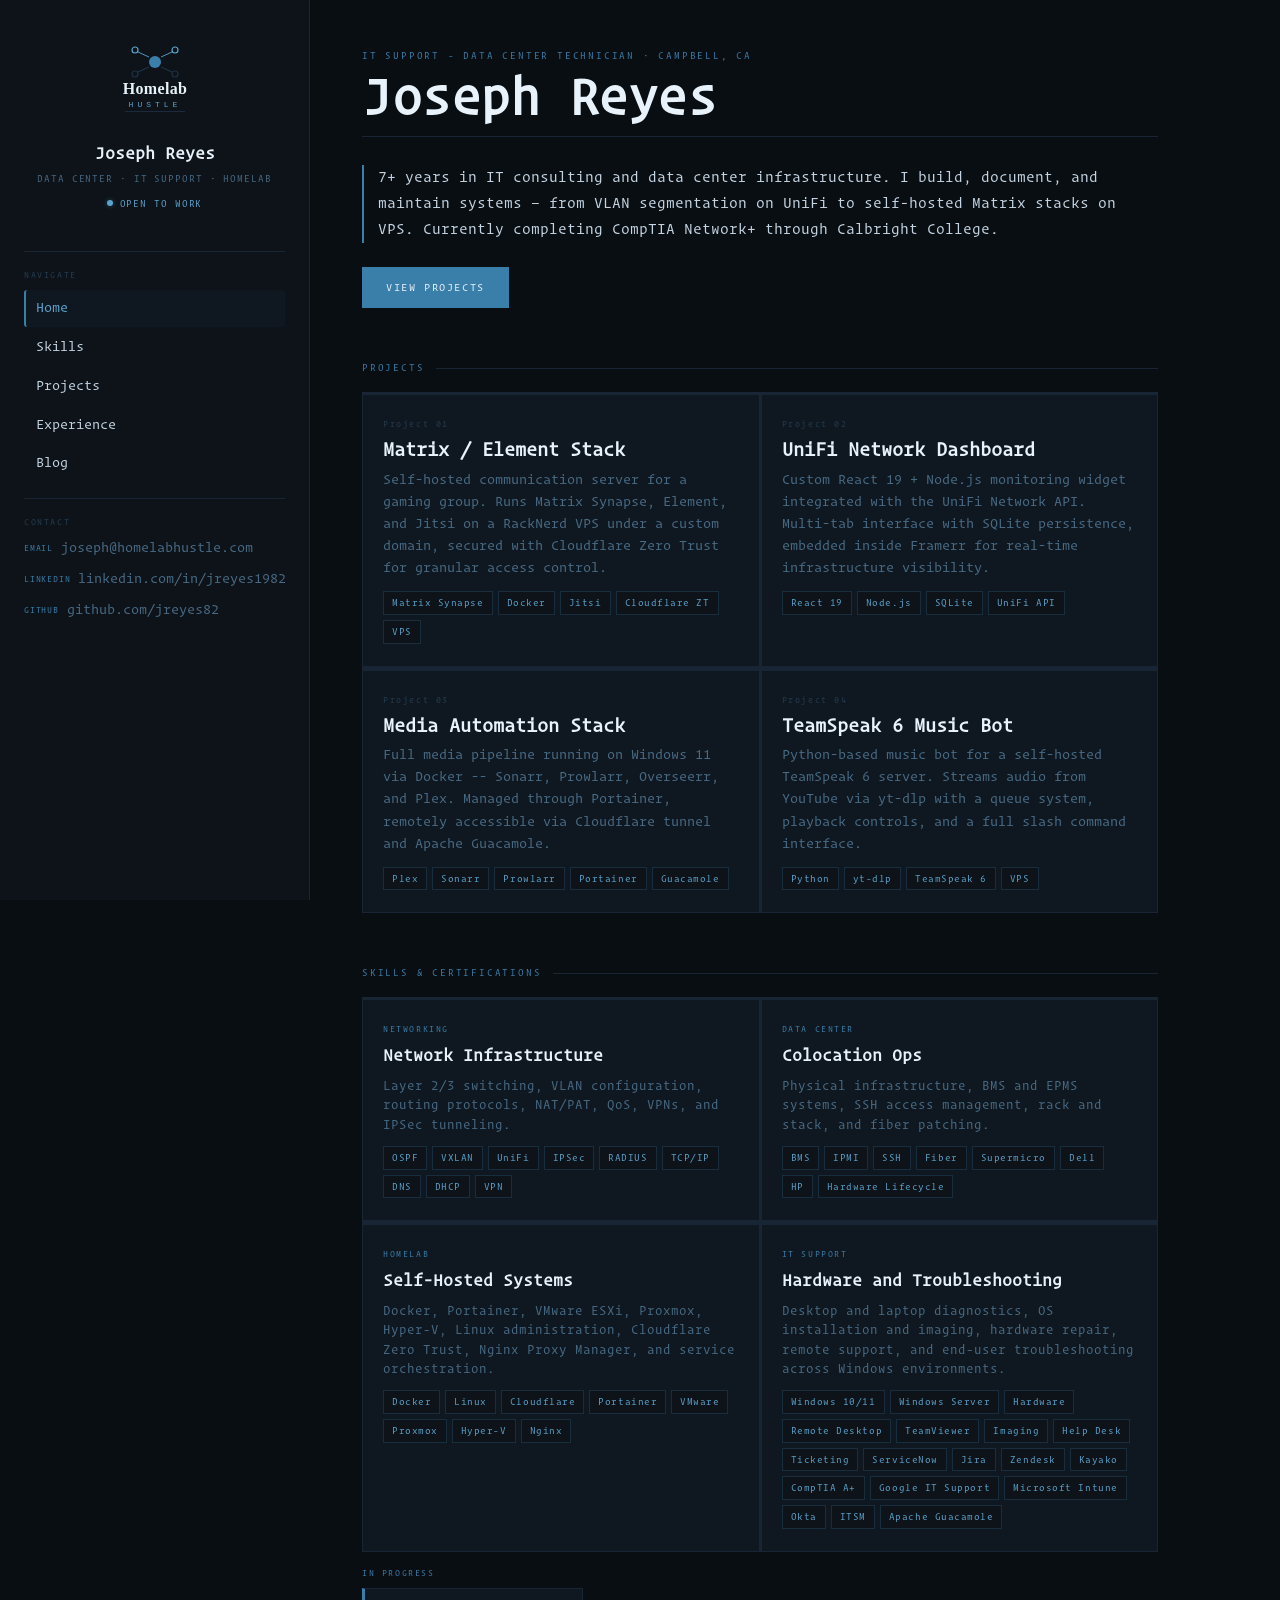
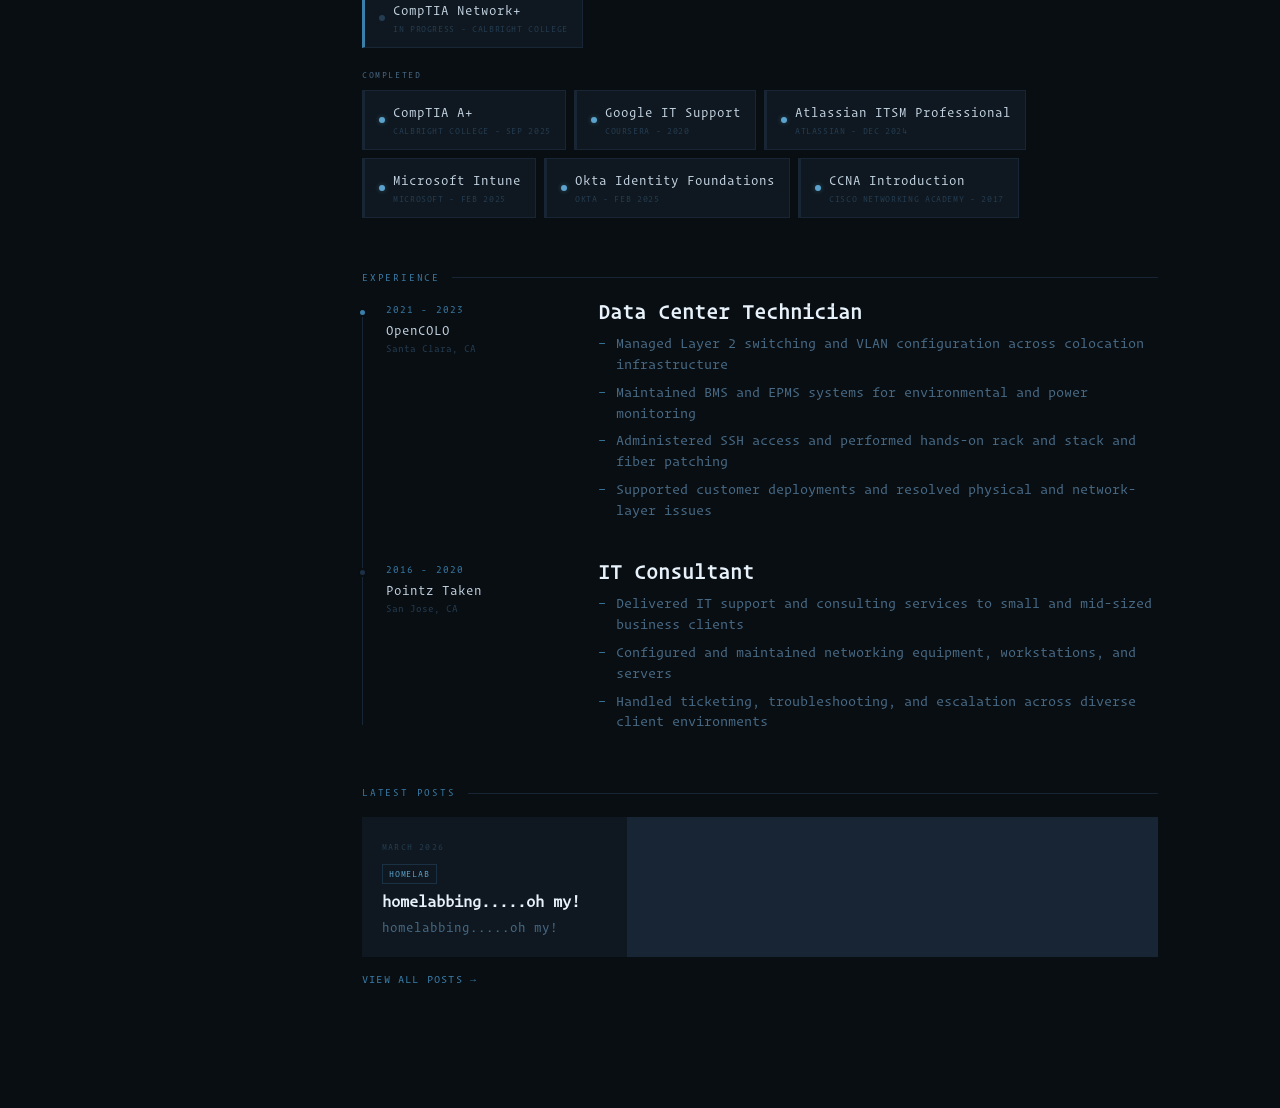
==== commit 540b7319: "Update index.html" ====
--- a/index.html
+++ b/index.html
@@ -329,7 +329,7 @@
 </main>
 
 <script>
-  document.title = SITE.name + ' — IT Infrastructure';
+  document.title = SITE.name + ' — IT Support - Data Center Technician';
   const initials = SITE.name.split(' ').map(w=>w[0]).join('');
   const pills = arr => `<div class="pills">${arr.map(p=>`<span class="pill">${p}</span>`).join('')}</div>`;
 
@@ -345,7 +345,7 @@
       <span class="drawer-contact-label">${c.label}</span>${c.value}
     </a>`).join('');
   
-  document.getElementById('hero-eyebrow').textContent = 'IT Infrastructure · ' + SITE.location;
+  document.getElementById('hero-eyebrow').textContent = 'IT Support - Data Center Technician · ' + SITE.location;
   document.getElementById('hero-name').textContent = SITE.name;
   document.getElementById('hero-bio').textContent = SITE.bio;
 
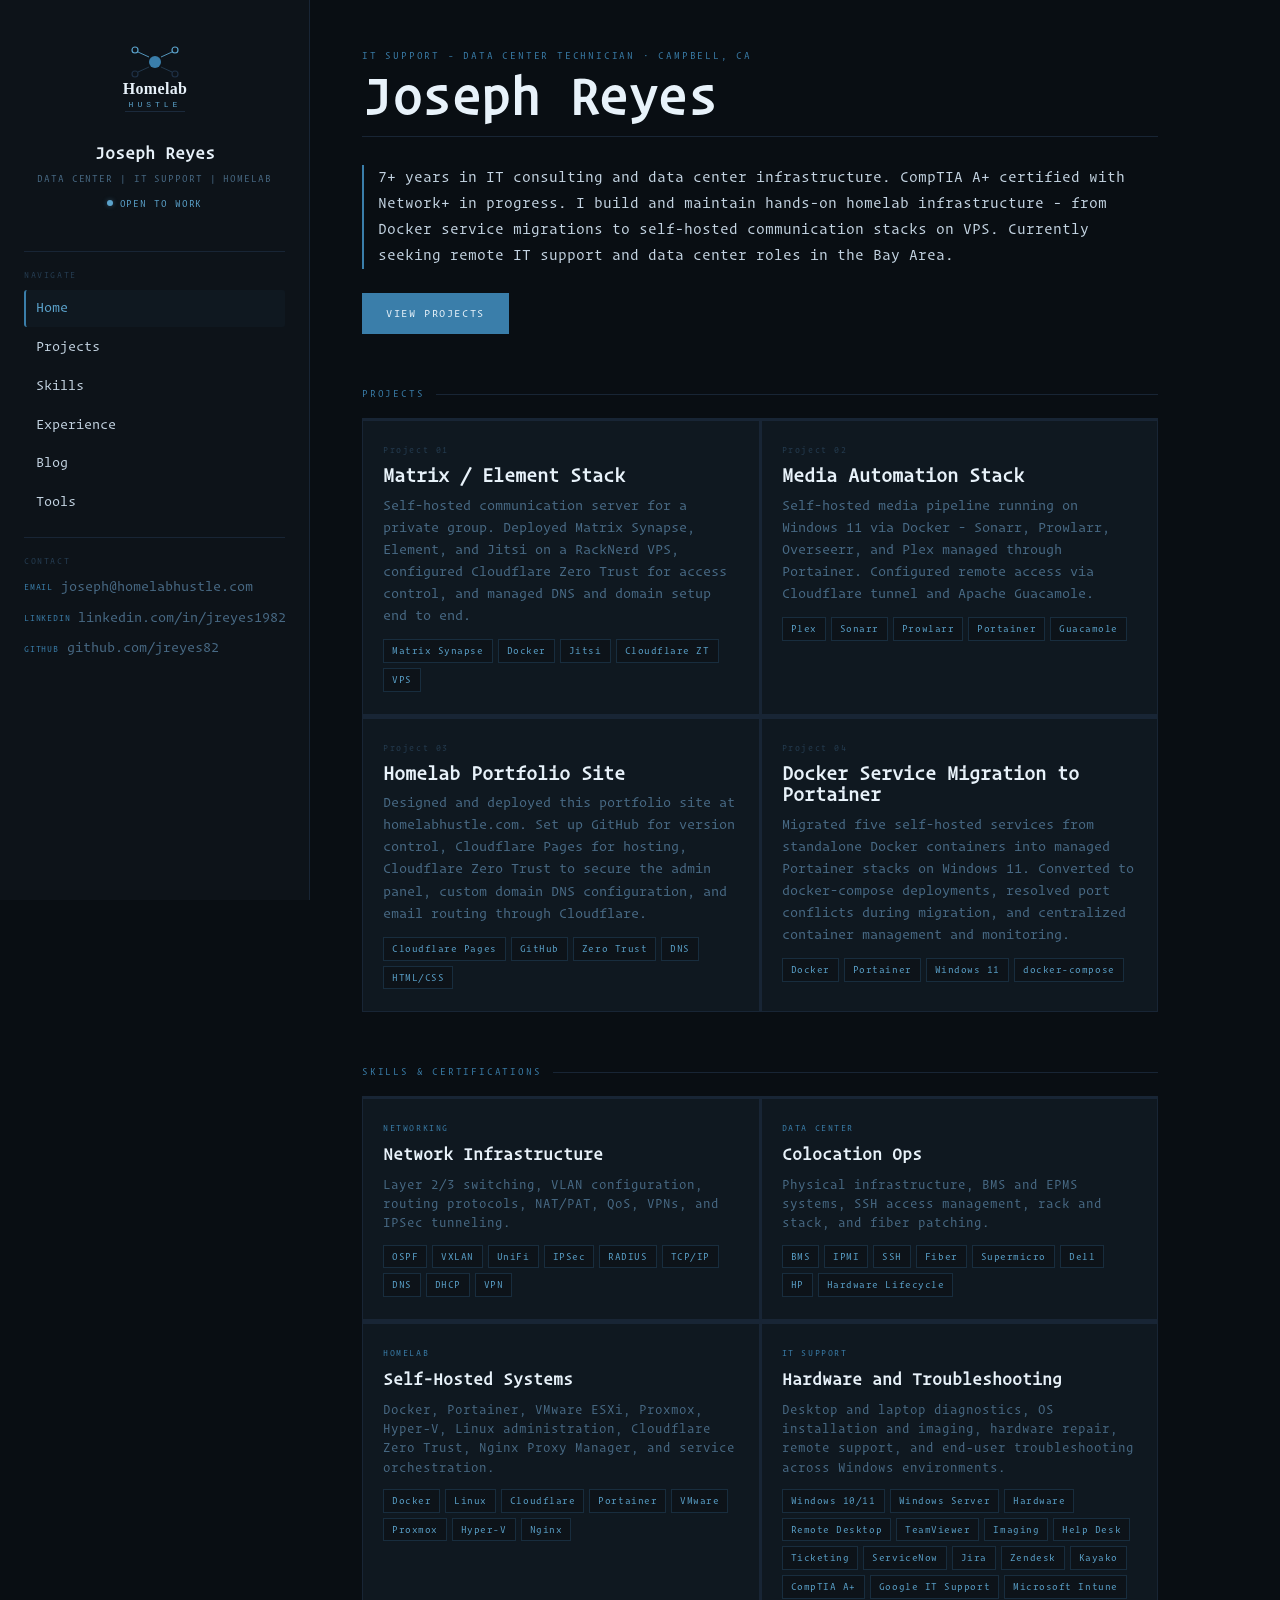
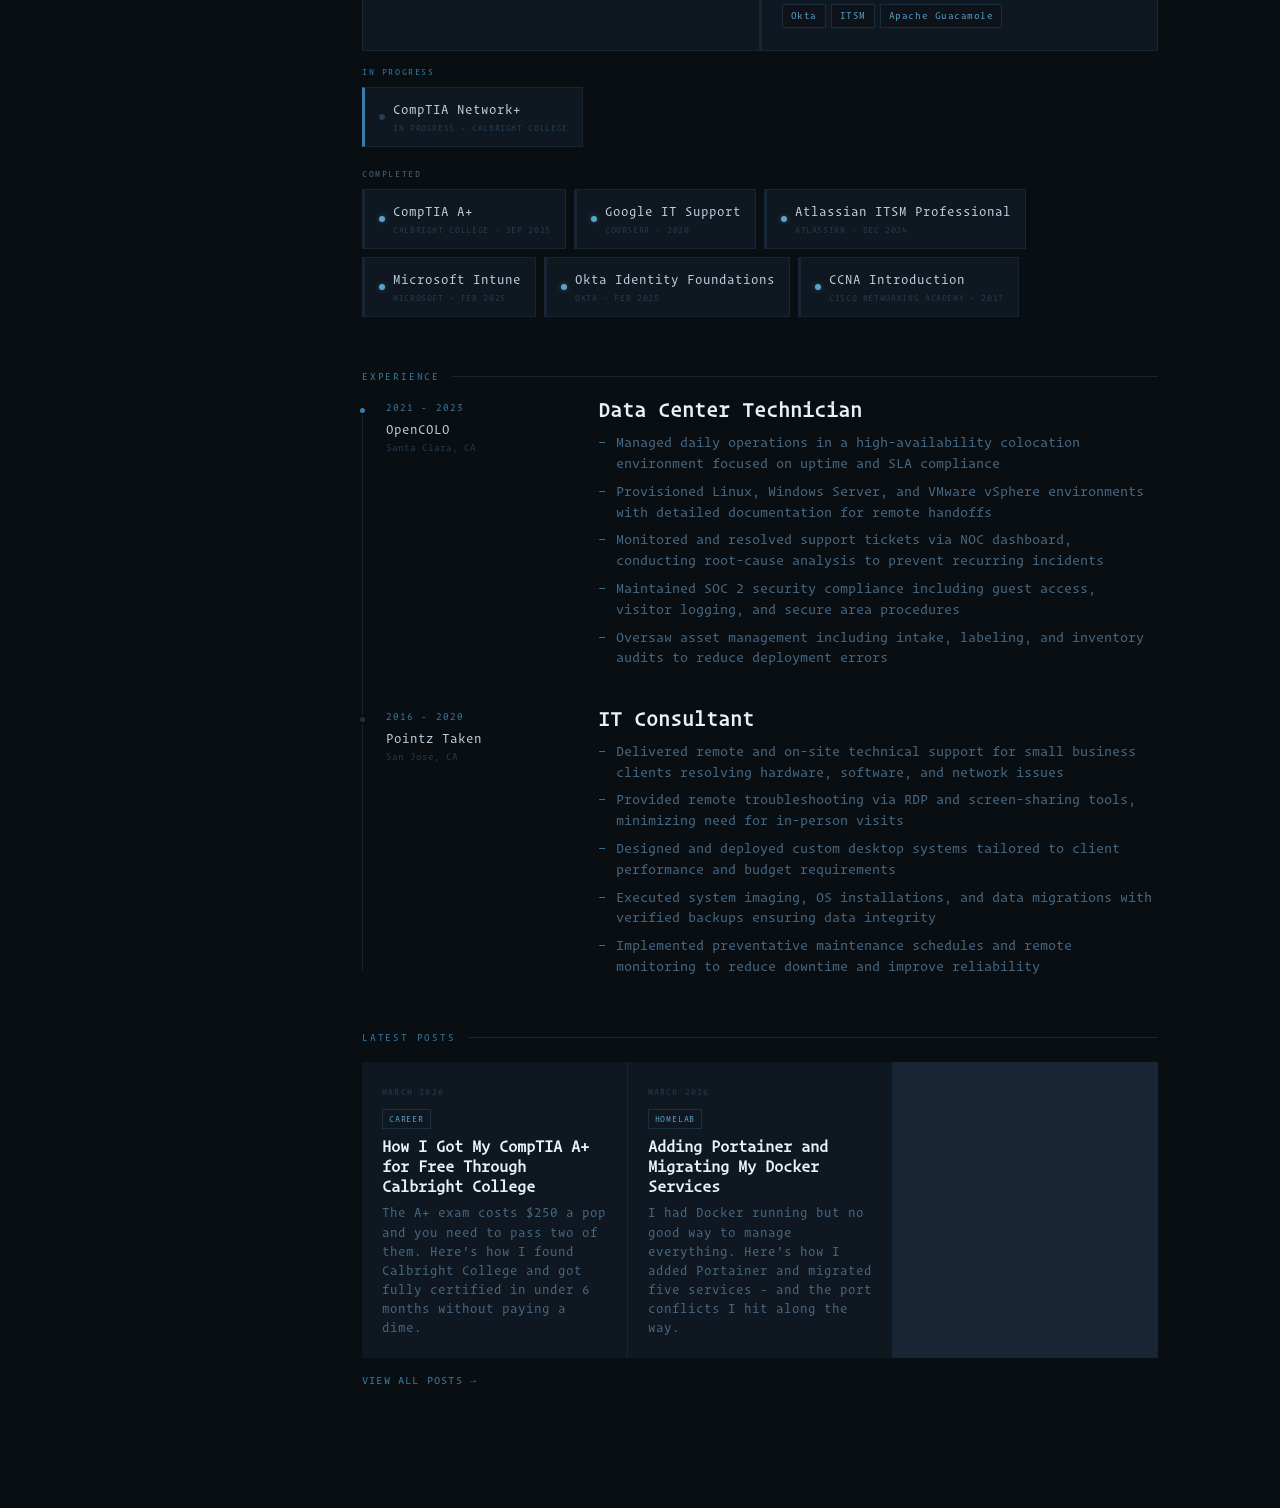
==== commit acd4ef8c: "Add Skills and Tools links to navigation" ====
--- a/index.html
+++ b/index.html
@@ -276,10 +276,11 @@
   <div class="drawer-label">Navigate</div>
   <ul class="drawer-nav">
     <li><a href="index.html" class="active">Home</a></li>
+    <li><a href="#projects">Projects</a></li>
     <li><a href="#skills">Skills</a></li>
-    <li><a href="#projects">Projects</a></li>
     <li><a href="#experience">Experience</a></li>
     <li><a href="blog.html">Blog</a></li>
+    <li><a href="tools.html">Tools</a></li>
     </ul>
   <div class="drawer-divider"></div>
   <div class="drawer-label">Contact</div>
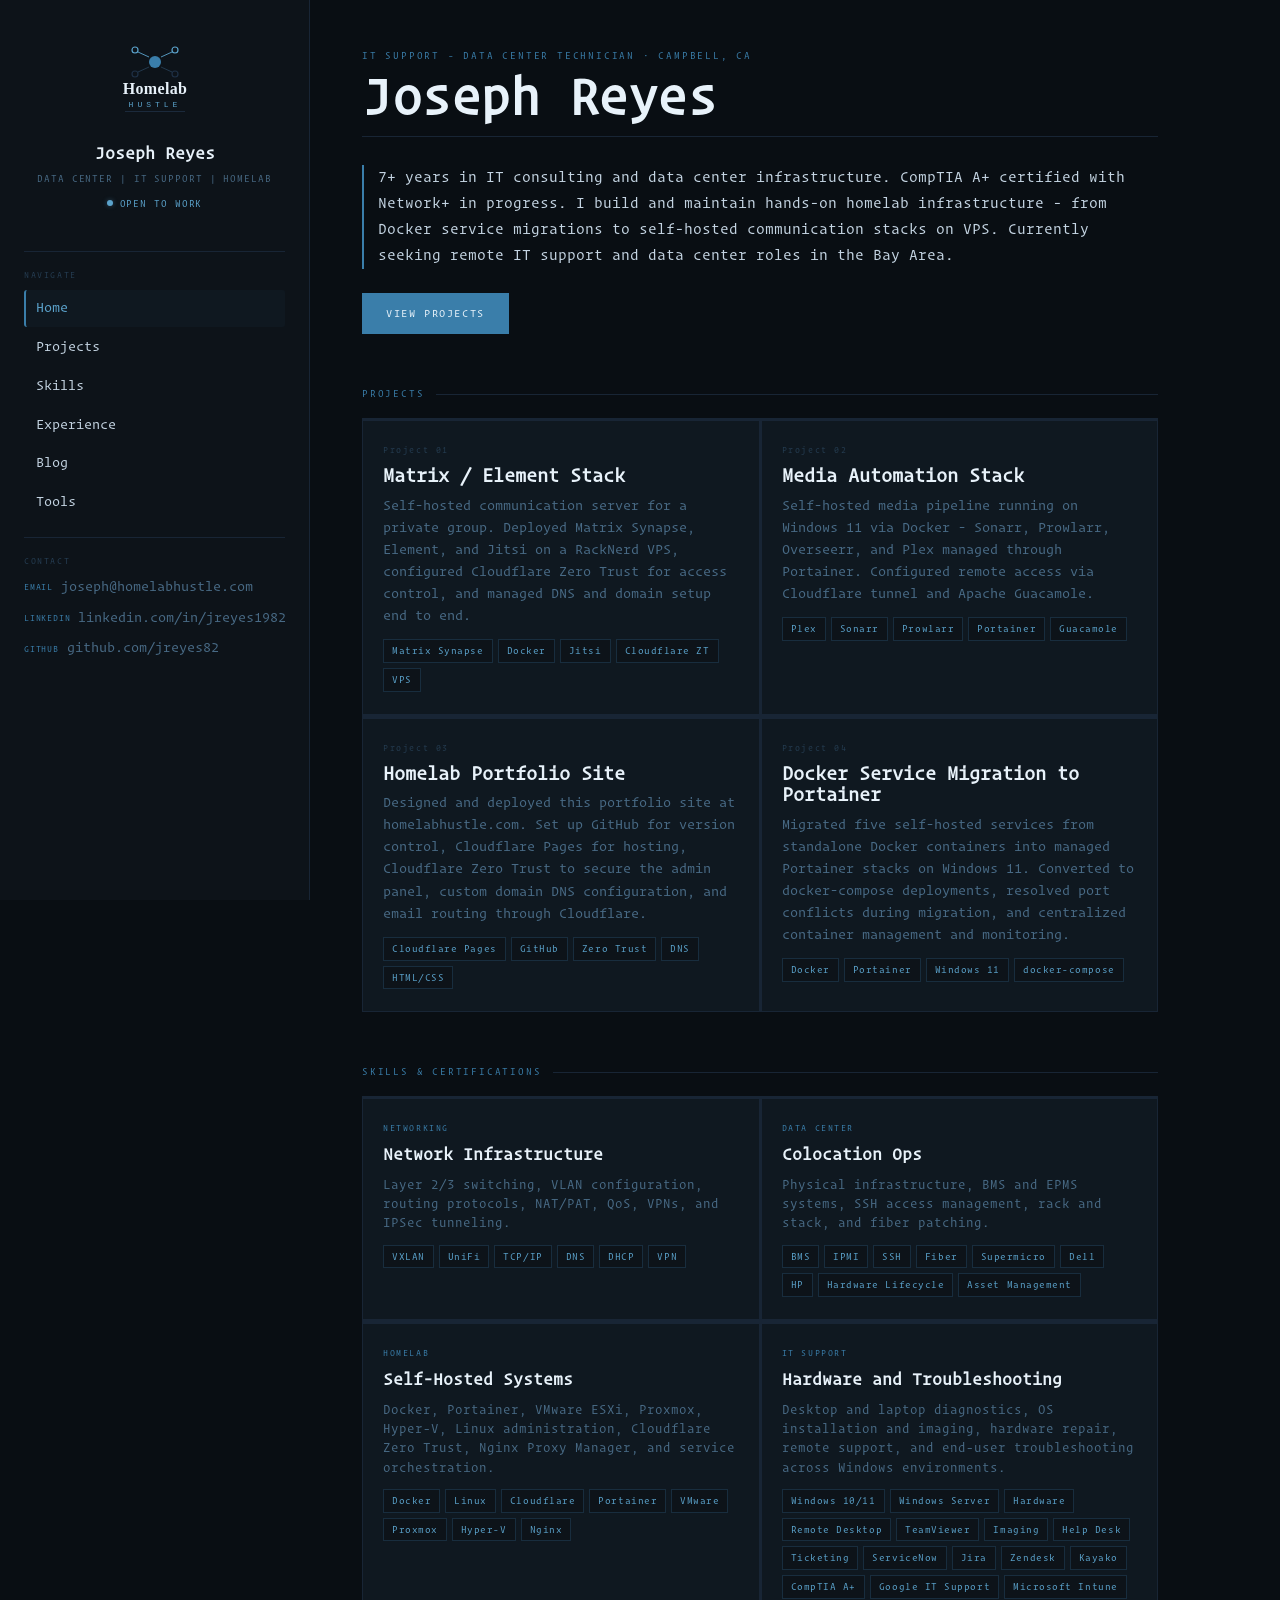
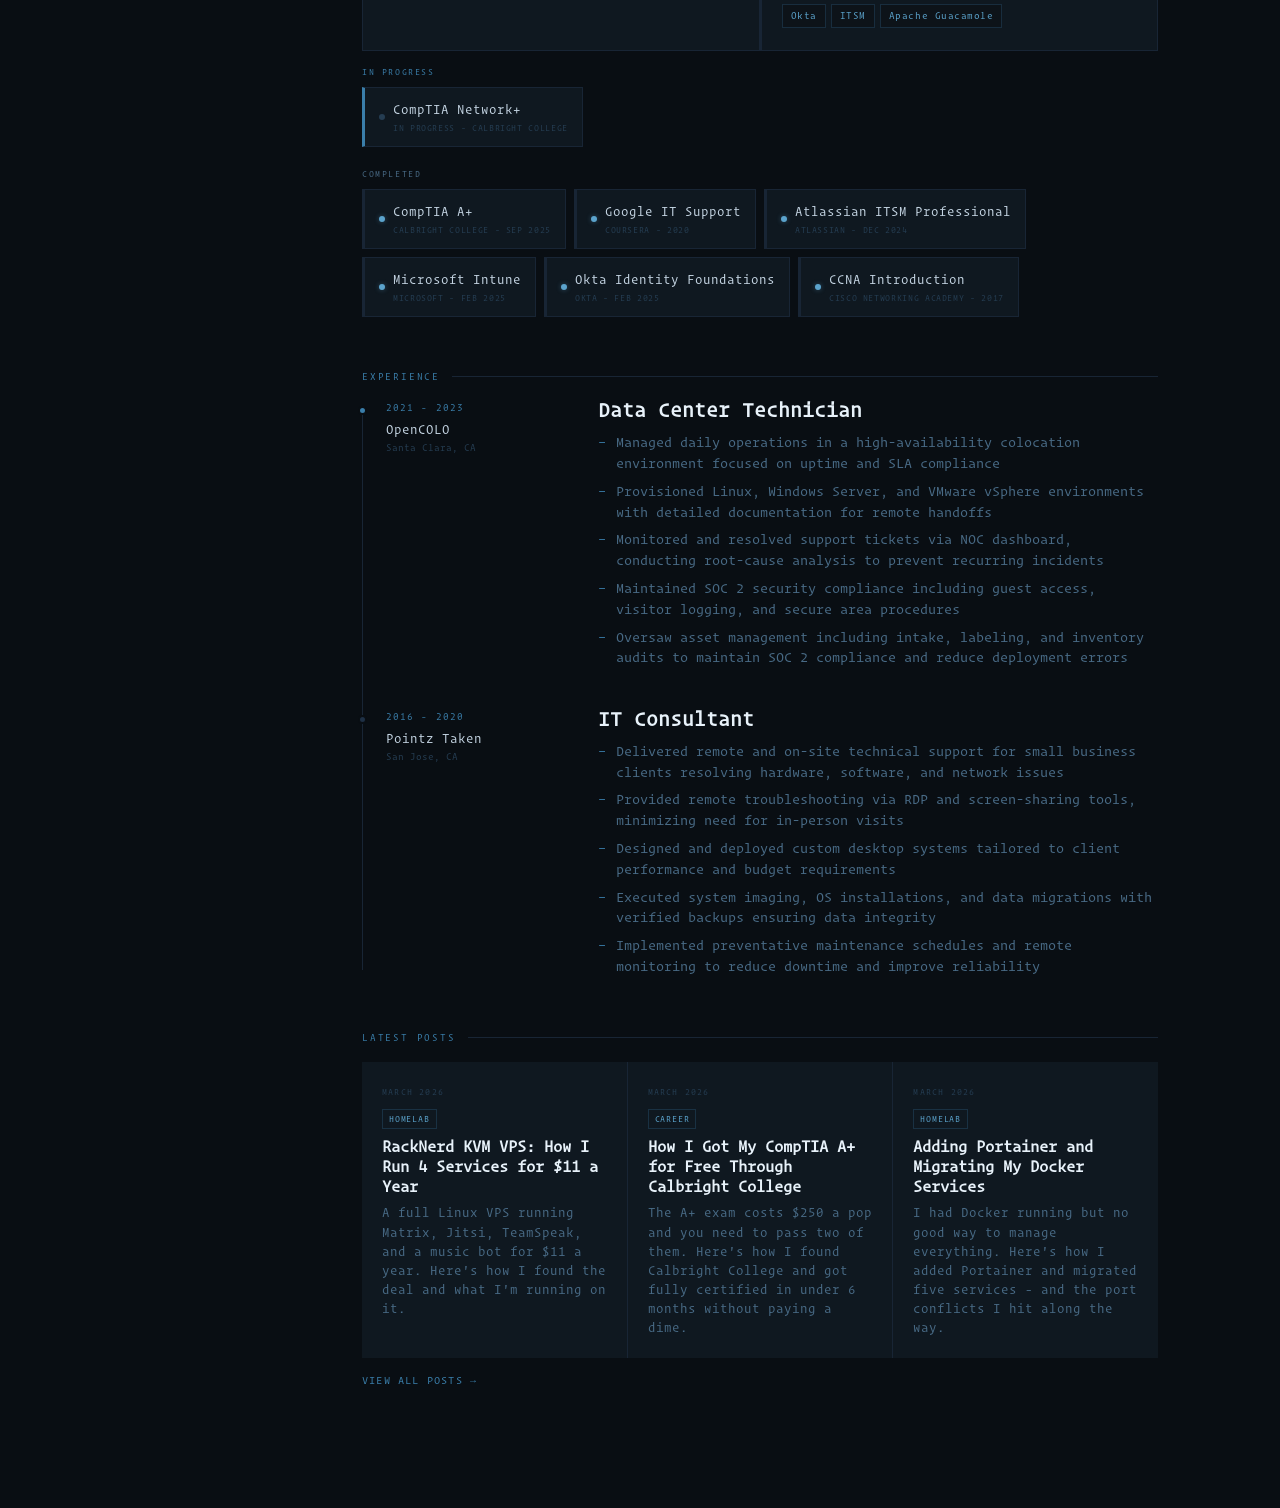
==== commit b6dfc75a: "Add Cloudflare Web Analytics script to index.html" ====
--- a/index.html
+++ b/index.html
@@ -429,5 +429,6 @@
     });
   });
 </script>
+<!-- Cloudflare Web Analytics --><script defer src='https://static.cloudflareinsights.com/beacon.min.js' data-cf-beacon='{"token": "b006c9d254ce4722ab812483400db9cb"}'></script><!-- End Cloudflare Web Analytics -->
 </body>
 </html>
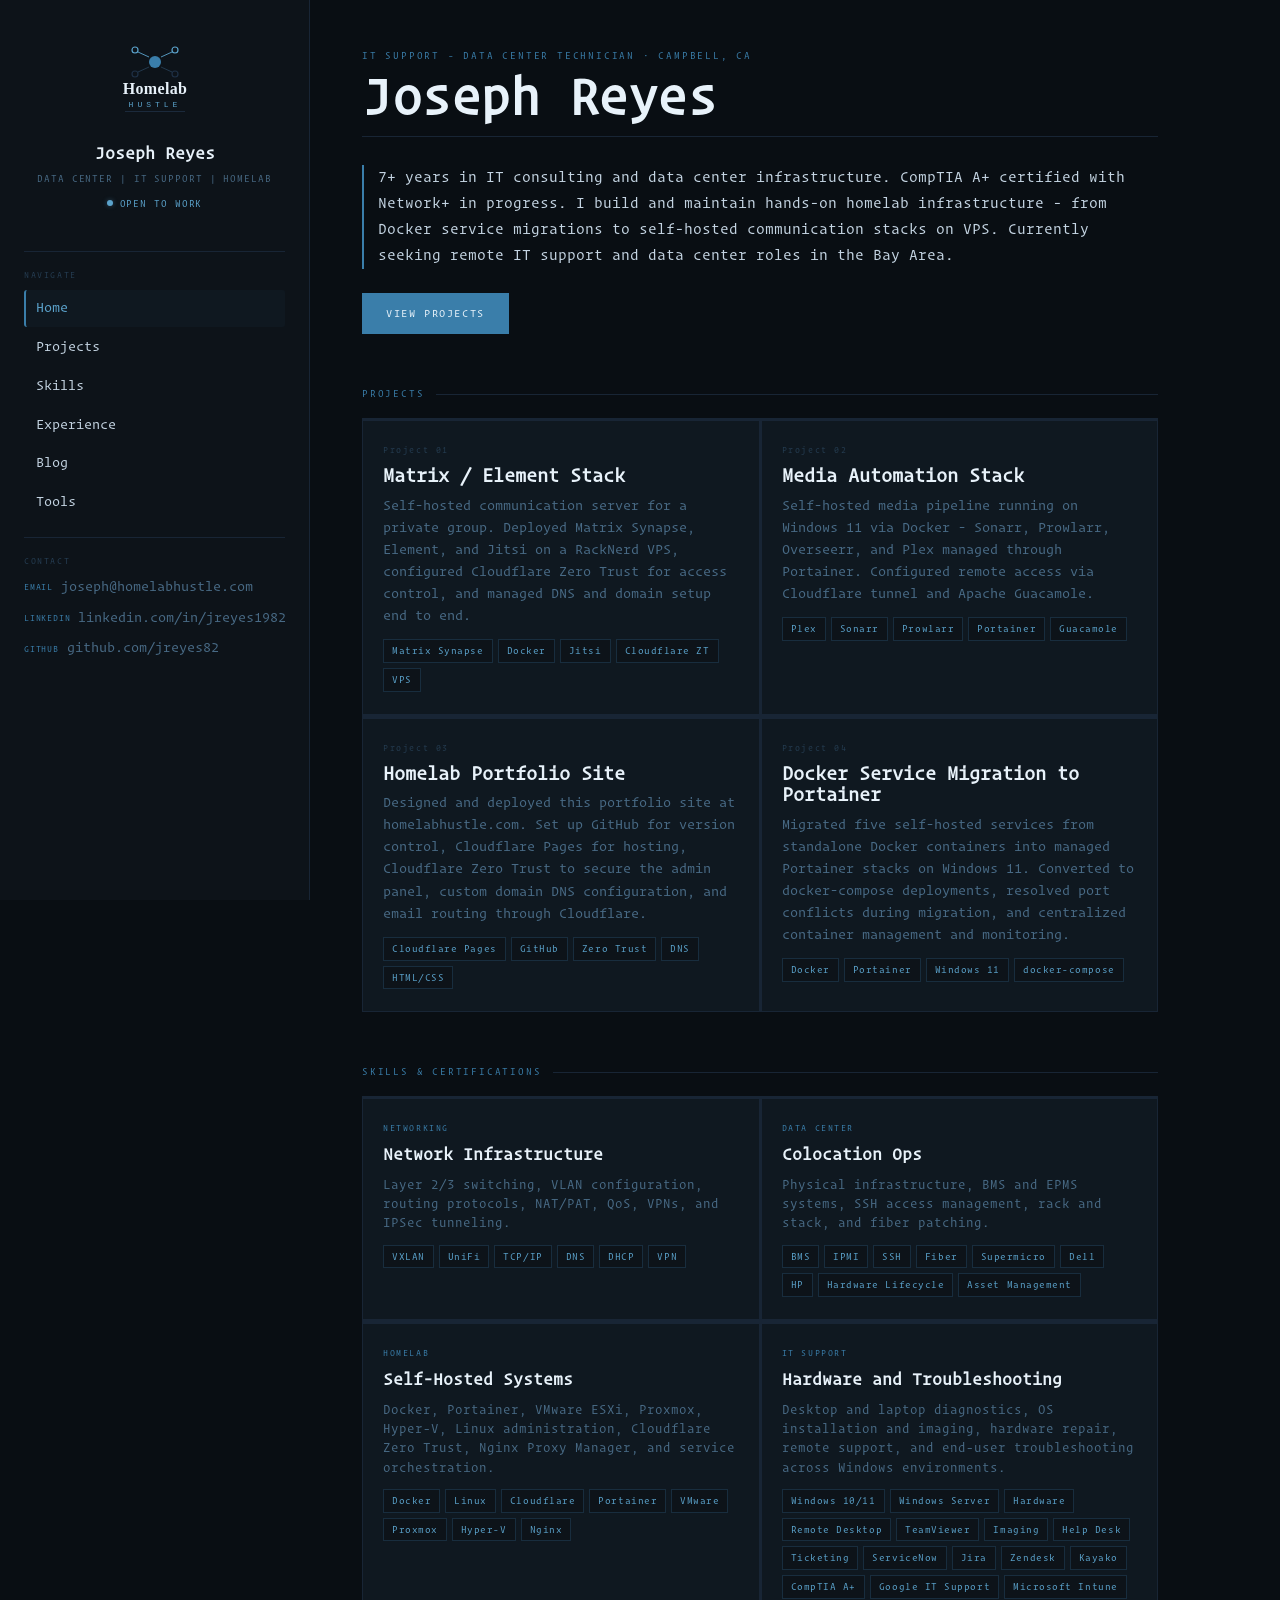
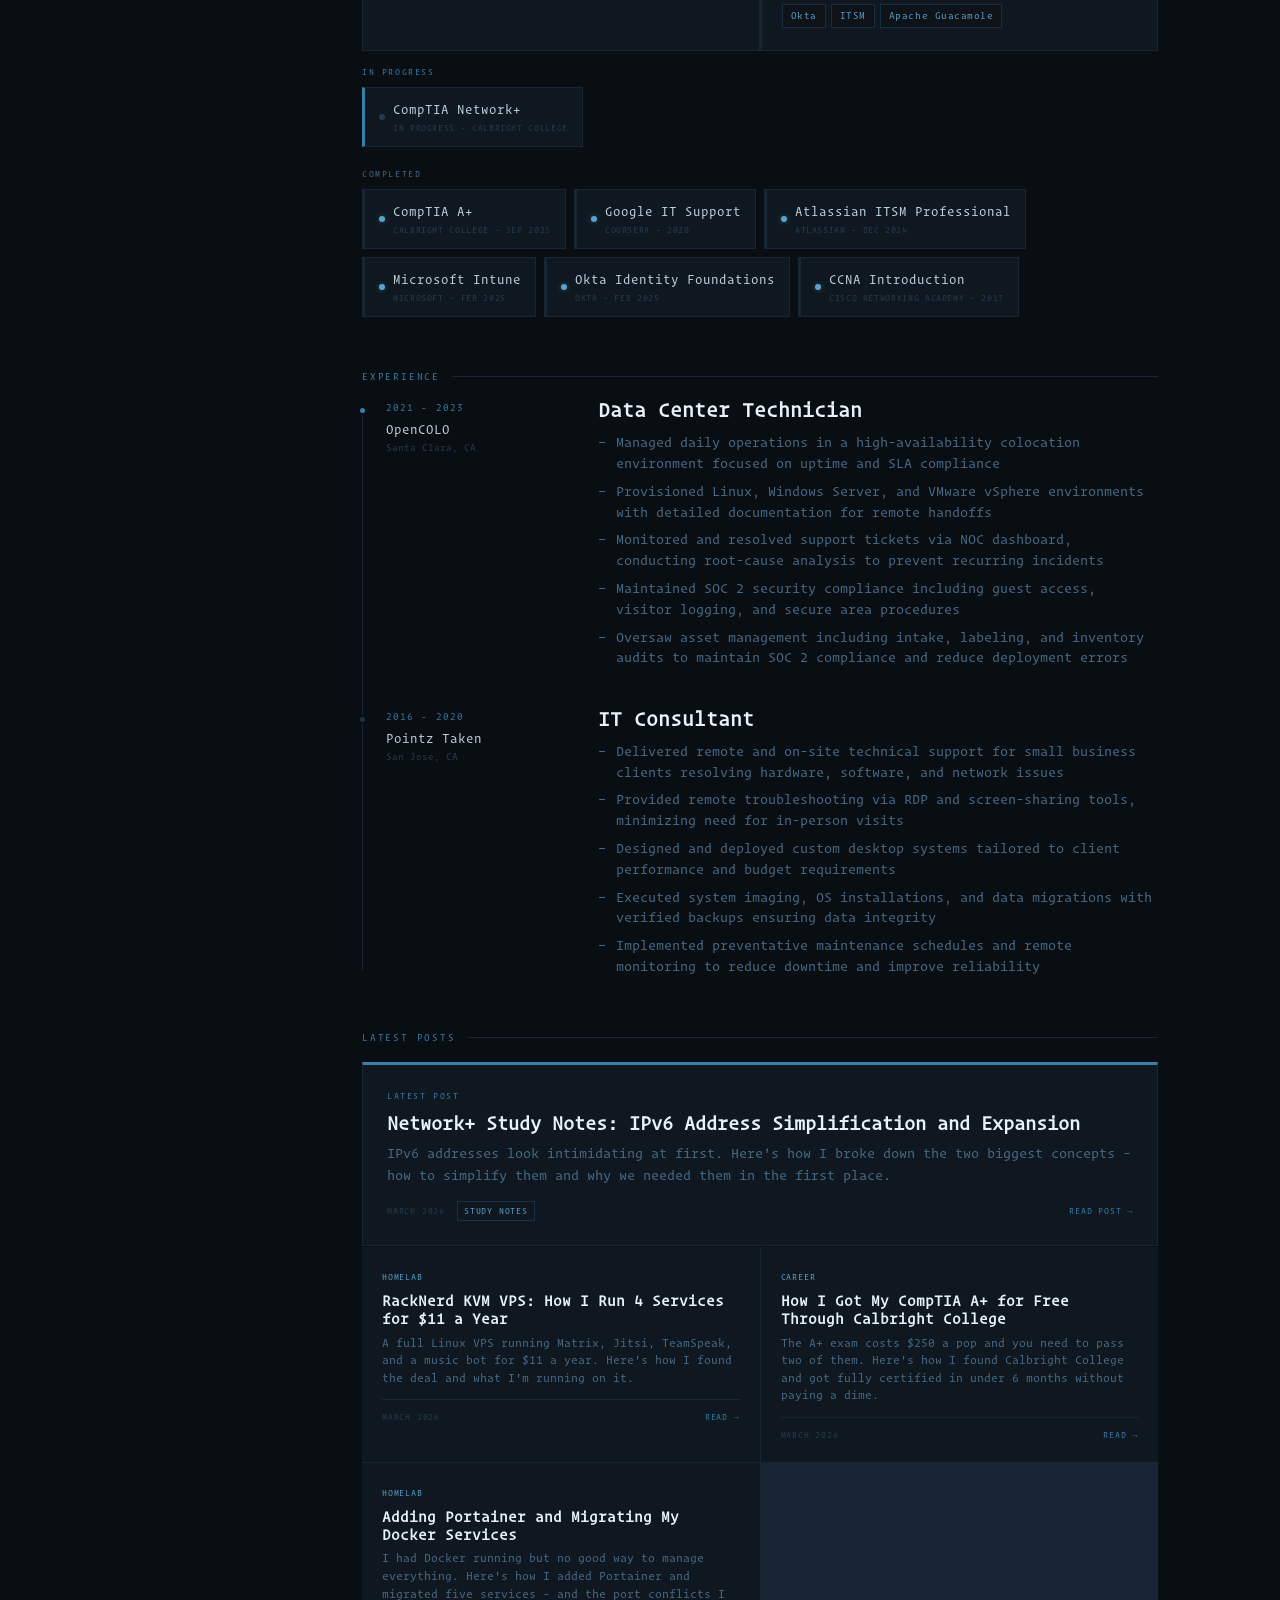
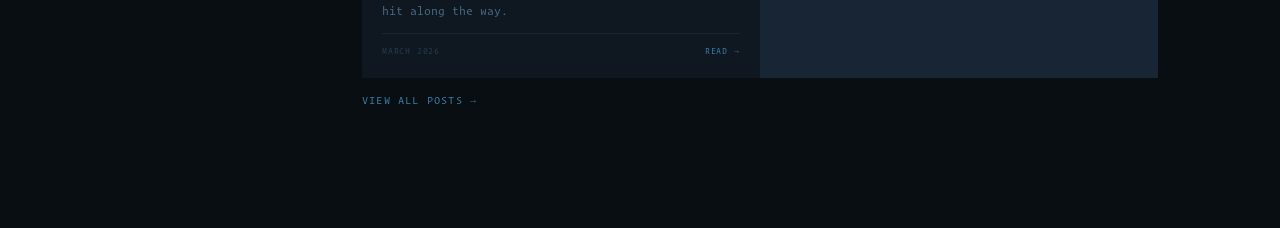
==== commit 375a6815: "Update index.html" ====
--- a/index.html
+++ b/index.html
@@ -7,6 +7,7 @@
 <link rel="preconnect" href="https://fonts.googleapis.com">
 <link href="https://fonts.googleapis.com/css2?family=Playfair+Display:wght@700;800&family=IBM+Plex+Mono:wght@300;400;500&family=IBM+Plex+Sans:wght@300;400;500&display=swap" rel="stylesheet">
 <link rel="stylesheet" href="shared.css">
+<link rel="icon" type="image/svg+xml" href="logo.svg">
 <style>
   /* ── HERO ── */
   .hero-bio {
@@ -17,11 +18,7 @@
 
   .hero-ctas { display: flex; gap: 10px; flex-wrap: wrap; margin-bottom: 28px; }
 
-  /* ── CONTACT STRIP (mobile hero) ── */
-  .contact-strip {
-    display: flex; flex-direction: column; gap: 8px;
-    margin-bottom: 0;
-  }
+  .contact-strip { display: flex; flex-direction: column; gap: 8px; margin-bottom: 0; }
 
   .contact-link {
     display: flex; align-items: center; justify-content: space-between;
@@ -33,220 +30,96 @@
   }
 
   .contact-link:hover { border-left-color: var(--accent); color: var(--acc2); }
-  .cl-label {
-    font-family: var(--mono); font-size: 8px; letter-spacing: .15em;
-    text-transform: uppercase; color: var(--accent);
-  }
+  .cl-label { font-family: var(--mono); font-size: 8px; letter-spacing: .15em; text-transform: uppercase; color: var(--accent); }
 
   /* ── SKILLS ── */
-  .skills-grid {
-    display: grid; grid-template-columns: 1fr;
-    gap: 1px; background: var(--border); margin-bottom: 12px;
-  }
-
-  .skill-cat {
-    font-family: var(--mono); font-size: 8px; letter-spacing: .2em;
-    text-transform: uppercase; color: var(--accent); margin-bottom: 6px;
-  }
-
-  .skill-name {
-    font-family: var(--serif); font-size: 16px; font-weight: 700;
-    color: var(--light); margin-bottom: 6px;
-  }
-
+  .skills-grid { display: grid; grid-template-columns: 1fr; gap: 1px; background: var(--border); margin-bottom: 12px; }
+  .skill-cat { font-family: var(--mono); font-size: 8px; letter-spacing: .2em; text-transform: uppercase; color: var(--accent); margin-bottom: 6px; }
+  .skill-name { font-family: var(--serif); font-size: 16px; font-weight: 700; color: var(--light); margin-bottom: 6px; }
   .skill-desc { font-size: 12px; color: var(--muted); line-height: 1.6; }
 
   /* ── CERTS ── */
   .cert-row { display: flex; flex-direction: column; gap: 8px; margin-top: 14px; }
-
-  .cert-item {
-    display: flex; align-items: center; gap: 8px;
-    padding: 11px 14px;
-    background: var(--surface); border: 1px solid var(--border);
-    border-left: 3px solid var(--border); transition: border-left-color .2s;
-  }
-
+  .cert-item { display: flex; align-items: center; gap: 8px; padding: 11px 14px; background: var(--surface); border: 1px solid var(--border); border-left: 3px solid var(--border); transition: border-left-color .2s; }
   .cert-item:hover, .cert-item.on { border-left-color: var(--accent); }
   .cdot { width: 6px; height: 6px; border-radius: 50%; background: var(--faint); flex-shrink: 0; }
   .cdot.live { background: var(--acc2); box-shadow: 0 0 5px rgba(91,163,204,.4); }
   .cert-name { font-size: 12px; font-weight: 500; color: var(--text); }
-  .cert-sub {
-    font-family: var(--mono); font-size: 8px; letter-spacing: .08em;
-    color: var(--faint); text-transform: uppercase; margin-top: 1px;
-  }
+  .cert-sub { font-family: var(--mono); font-size: 8px; letter-spacing: .08em; color: var(--faint); text-transform: uppercase; margin-top: 1px; }
 
   /* ── PROJECTS ── */
-  .projects-grid {
-    display: grid; grid-template-columns: 1fr;
-    gap: 1px; background: var(--border);
-  }
-
-  .project-id {
-    font-family: var(--mono); font-size: 8px; letter-spacing: .2em;
-    color: var(--faint); margin-bottom: 8px;
-  }
-
-  .project-name {
-    font-family: var(--serif); font-size: 18px; font-weight: 700;
-    color: var(--light); margin-bottom: 8px; line-height: 1.2;
-  }
-
-  .project-desc {
-    font-size: 13px; font-weight: 300; color: var(--muted);
-    line-height: 1.7; margin-bottom: 12px;
-  }
+  .projects-grid { display: grid; grid-template-columns: 1fr; gap: 1px; background: var(--border); }
+  .project-id { font-family: var(--mono); font-size: 8px; letter-spacing: .2em; color: var(--faint); margin-bottom: 8px; }
+  .project-name { font-family: var(--serif); font-size: 18px; font-weight: 700; color: var(--light); margin-bottom: 8px; line-height: 1.2; }
+  .project-desc { font-size: 13px; font-weight: 300; color: var(--muted); line-height: 1.7; margin-bottom: 12px; }
 
   /* ── EXPERIENCE ── */
   .exp-timeline { display: flex; flex-direction: column; position: relative; }
-
-  .exp-timeline::before {
-    content: ''; position: absolute;
-    left: 0; top: 8px; bottom: 8px;
-    width: 1px; background: var(--border);
-  }
-
-  .exp-item {
-    padding: 0 0 40px 20px; position: relative;
-  }
-
-  .exp-item::before {
-    content: ''; position: absolute; left: -4px; top: 6px;
-    width: 9px; height: 9px; border-radius: 50%;
-    background: var(--accent); border: 2px solid var(--bg);
-  }
-
+  .exp-timeline::before { content: ''; position: absolute; left: 0; top: 8px; bottom: 8px; width: 1px; background: var(--border); }
+  .exp-item { padding: 0 0 40px 20px; position: relative; }
+  .exp-item::before { content: ''; position: absolute; left: -4px; top: 6px; width: 9px; height: 9px; border-radius: 50%; background: var(--accent); border: 2px solid var(--bg); }
   .exp-item:last-child { padding-bottom: 0; }
   .exp-item:last-child::before { background: var(--bord2); }
-
-  .exp-period {
-    font-family: var(--mono); font-size: 9px; letter-spacing: .12em;
-    color: var(--accent); text-transform: uppercase;
-    display: block; margin-bottom: 3px;
-  }
-
+  .exp-period { font-family: var(--mono); font-size: 9px; letter-spacing: .12em; color: var(--accent); text-transform: uppercase; display: block; margin-bottom: 3px; }
   .exp-company { font-size: 12px; font-weight: 500; color: var(--text); }
   .exp-loc { font-family: var(--mono); font-size: 9px; color: var(--faint); margin-bottom: 10px; }
-
-  .exp-role {
-    font-family: var(--serif); font-size: 19px; font-weight: 700;
-    color: var(--light); margin-bottom: 10px; line-height: 1.2;
-  }
-
+  .exp-role { font-family: var(--serif); font-size: 19px; font-weight: 700; color: var(--light); margin-bottom: 10px; line-height: 1.2; }
   .exp-list { list-style: none; display: flex; flex-direction: column; gap: 7px; }
-
-  .exp-list li {
-    font-size: 13px; font-weight: 300; color: var(--muted);
-    display: flex; gap: 10px; line-height: 1.6;
-  }
-
-  .exp-list li::before {
-    content: '–'; color: var(--accent);
-    flex-shrink: 0; font-family: var(--mono);
-  }
+  .exp-list li { font-size: 13px; font-weight: 300; color: var(--muted); display: flex; gap: 10px; line-height: 1.6; }
+  .exp-list li::before { content: '–'; color: var(--accent); flex-shrink: 0; font-family: var(--mono); }
 
   /* ── BLOG PREVIEW ── */
-  .blog-preview-grid {
-    display: grid; grid-template-columns: 1fr;
-    gap: 1px; background: var(--border);
-  }
-
-  .blog-preview-card {
-    background: var(--surface); padding: 20px;
-    text-decoration: none; display: block;
-    border-top: 3px solid transparent;
-    transition: background .2s, border-top-color .2s;
-  }
-
+  .blog-featured-home {
+    display: block; text-decoration: none;
+    background: var(--surface); border: 1px solid var(--border);
+    border-top: 3px solid var(--accent);
+    padding: 24px; margin-bottom: 1px;
+    transition: background .2s;
+  }
+  .blog-featured-home:hover { background: var(--surf2); }
+  .bfh-label { font-family: var(--mono); font-size: 8px; letter-spacing: .2em; text-transform: uppercase; color: var(--accent); margin-bottom: 10px; display: block; }
+  .bfh-title { font-family: var(--serif); font-size: 18px; font-weight: 700; color: var(--light); line-height: 1.25; margin-bottom: 8px; }
+  .bfh-excerpt { font-size: 13px; font-weight: 300; color: var(--muted); line-height: 1.7; margin-bottom: 14px; }
+  .bfh-footer { display: flex; align-items: center; gap: 12px; flex-wrap: wrap; }
+  .bfh-date { font-family: var(--mono); font-size: 8px; letter-spacing: .1em; text-transform: uppercase; color: var(--faint); }
+  .bfh-tag { font-family: var(--mono); font-size: 8px; letter-spacing: .1em; text-transform: uppercase; color: var(--acc2); padding: 2px 6px; border: 1px solid rgba(58,126,170,.25); }
+  .bfh-read { font-family: var(--mono); font-size: 8px; letter-spacing: .1em; text-transform: uppercase; color: var(--accent); margin-left: auto; }
+
+  .blog-preview-grid { display: grid; grid-template-columns: 1fr 1fr; gap: 1px; background: var(--border); }
+  .blog-preview-card { background: var(--surface); padding: 20px; text-decoration: none; display: block; border-top: 3px solid transparent; transition: background .2s, border-top-color .2s; }
   .blog-preview-card:hover { background: var(--surf2); border-top-color: var(--accent); }
-
-  .bp-date {
-    font-family: var(--mono); font-size: 8px; letter-spacing: .15em;
-    text-transform: uppercase; color: var(--faint); margin-bottom: 5px; display: block;
-  }
-
-  .bp-tag {
-    font-family: var(--mono); font-size: 8px; letter-spacing: .1em;
-    text-transform: uppercase; color: var(--acc2); padding: 2px 6px;
-    border: 1px solid rgba(58,126,170,.25); display: inline-block; margin-bottom: 8px;
-  }
-
-  .bp-title {
-    font-family: var(--serif); font-size: 15px; font-weight: 700;
-    color: var(--light); line-height: 1.35; margin-bottom: 6px;
-  }
-
-  .bp-excerpt { font-size: 12px; font-weight: 300; color: var(--muted); line-height: 1.6; }
-
-  .view-all {
-    display: inline-flex; align-items: center; gap: 6px;
-    margin-top: 14px;
-    font-family: var(--mono); font-size: 10px; letter-spacing: .12em;
-    text-transform: uppercase; color: var(--accent); text-decoration: none;
-    transition: color .2s;
-  }
-
+  .bp-tag { font-family: var(--mono); font-size: 8px; letter-spacing: .1em; text-transform: uppercase; color: var(--acc2); display: block; margin-bottom: 8px; }
+  .bp-title { font-family: var(--serif); font-size: 14px; font-weight: 700; color: var(--light); line-height: 1.3; margin-bottom: 6px; }
+  .bp-excerpt { font-size: 11px; font-weight: 300; color: var(--muted); line-height: 1.6; margin-bottom: 12px; }
+  .bp-footer { display: flex; align-items: center; justify-content: space-between; padding-top: 10px; border-top: 1px solid var(--border); }
+  .bp-date { font-family: var(--mono); font-size: 8px; letter-spacing: .1em; text-transform: uppercase; color: var(--faint); }
+  .bp-read { font-family: var(--mono); font-size: 8px; letter-spacing: .1em; text-transform: uppercase; color: var(--accent); }
+
+  .view-all { display: inline-flex; align-items: center; gap: 6px; margin-top: 14px; font-family: var(--mono); font-size: 10px; letter-spacing: .12em; text-transform: uppercase; color: var(--accent); text-decoration: none; transition: color .2s; }
   .view-all:hover { color: var(--acc2); }
 
   /* ── AVAIL CARD ── */
-  .avail-card {
-    background: var(--surface); border: 1px solid var(--border); padding: 22px;
-    margin-top: 24px;
-  }
-
-  .avail-hdr {
-    font-family: var(--mono); font-size: 8px; letter-spacing: .2em;
-    text-transform: uppercase; color: var(--faint); margin-bottom: 16px;
-  }
-
+  .avail-card { background: var(--surface); border: 1px solid var(--border); padding: 22px; margin-top: 24px; }
+  .avail-hdr { font-family: var(--mono); font-size: 8px; letter-spacing: .2em; text-transform: uppercase; color: var(--faint); margin-bottom: 16px; }
   .avail-status { display: flex; align-items: center; gap: 9px; margin-bottom: 16px; }
-
-  .avail-dot {
-    width: 7px; height: 7px; border-radius: 50%;
-    background: var(--acc2); box-shadow: 0 0 7px rgba(91,163,204,.45);
-    animation: pulse 2s ease-in-out infinite;
-  }
-
-  .avail-status-text {
-    font-family: var(--serif); font-size: 16px; font-weight: 700; color: var(--light);
-  }
-
+  .avail-dot { width: 7px; height: 7px; border-radius: 50%; background: var(--acc2); box-shadow: 0 0 7px rgba(91,163,204,.45); animation: pulse 2s ease-in-out infinite; }
+  .avail-status-text { font-family: var(--serif); font-size: 16px; font-weight: 700; color: var(--light); }
   .avail-roles { display: flex; flex-direction: column; gap: 8px; }
-
-  .avail-role {
-    display: flex; align-items: center; gap: 9px;
-    font-size: 13px; font-weight: 300; color: var(--muted);
-  }
-
-  .avail-role::before {
-    content: ''; display: block; width: 14px; height: 1px;
-    background: var(--accent); flex-shrink: 0;
-  }
+  .avail-role { display: flex; align-items: center; gap: 9px; font-size: 13px; font-weight: 300; color: var(--muted); }
+  .avail-role::before { content: ''; display: block; width: 14px; height: 1px; background: var(--accent); flex-shrink: 0; }
 
   /* ── DESKTOP OVERRIDES ── */
   @media (min-width: 768px) {
     .skills-grid { grid-template-columns: 1fr 1fr; }
     .projects-grid { grid-template-columns: 1fr 1fr; }
-    .blog-preview-grid { grid-template-columns: 1fr 1fr 1fr; }
+    .blog-preview-grid { grid-template-columns: 1fr 1fr; }
     .cert-row { flex-direction: row; flex-wrap: wrap; }
-
-    .exp-item {
-      display: grid;
-      grid-template-columns: 180px 1fr;
-      gap: 32px; padding-left: 24px;
-    }
-
+    .exp-item { display: grid; grid-template-columns: 180px 1fr; gap: 32px; padding-left: 24px; }
     .contact-strip { flex-direction: column; }
-
-    .desktop-contact-grid {
-      display: grid; grid-template-columns: 1fr 1fr; gap: 32px;
-    }
-  }
-
-  @keyframes fadeUp {
-    from { opacity:0; transform:translateY(10px); }
-    to   { opacity:1; transform:translateY(0); }
-  }
-
+    .desktop-contact-grid { display: grid; grid-template-columns: 1fr 1fr; gap: 32px; }
+  }
+
+  @keyframes fadeUp { from { opacity:0; transform:translateY(10px); } to { opacity:1; transform:translateY(0); } }
   .fade-in   { animation: fadeUp .5s ease both .1s; }
   .fade-in-2 { animation: fadeUp .5s ease both .2s; }
   .fade-in-3 { animation: fadeUp .5s ease both .3s; }
@@ -281,7 +154,7 @@
     <li><a href="#experience">Experience</a></li>
     <li><a href="blog.html">Blog</a></li>
     <li><a href="tools.html">Tools</a></li>
-    </ul>
+  </ul>
   <div class="drawer-divider"></div>
   <div class="drawer-label">Contact</div>
   <div class="drawer-contact" id="drawer-contact"></div>
@@ -323,6 +196,7 @@
   <!-- BLOG PREVIEW -->
   <div class="section-gap" id="blog">
     <div class="section-label">Latest Posts</div>
+    <div id="blog-featured-home"></div>
     <div class="blog-preview-grid" id="blog-preview-grid"></div>
     <a href="blog.html" class="view-all">View all posts &rarr;</a>
   </div>
@@ -334,7 +208,6 @@
   const initials = SITE.name.split(' ').map(w=>w[0]).join('');
   const pills = arr => `<div class="pills">${arr.map(p=>`<span class="pill">${p}</span>`).join('')}</div>`;
 
-  /* ── POPULATE ── */
   document.getElementById('topbar-name').textContent = SITE.name;
   document.getElementById('drawer-avatar').innerHTML = '<img src="logo.svg" alt="Homelab Hustle" style="width:120px;height:72px;">';
   document.getElementById('drawer-name').textContent = SITE.name;
@@ -345,7 +218,7 @@
     <a href="${c.href}" ${c.href.startsWith('http')?'target="_blank"':''}>
       <span class="drawer-contact-label">${c.label}</span>${c.value}
     </a>`).join('');
-  
+
   document.getElementById('hero-eyebrow').textContent = 'IT Support - Data Center Technician · ' + SITE.location;
   document.getElementById('hero-name').textContent = SITE.name;
   document.getElementById('hero-bio').textContent = SITE.bio;
@@ -401,15 +274,33 @@
       </div>
     </div>`).join('');
 
-  document.getElementById('blog-preview-grid').innerHTML = SITE.blog.length
-    ? SITE.blog.map(b=>`
-        <a href="${b.href}" class="blog-preview-card">
+  if (SITE.blog.length) {
+    const [featured, ...rest] = SITE.blog;
+    document.getElementById('blog-featured-home').innerHTML = `
+      <a href="${featured.href}" class="blog-featured-home">
+        <span class="bfh-label">Latest Post</span>
+        <div class="bfh-title">${featured.title}</div>
+        <p class="bfh-excerpt">${featured.excerpt}</p>
+        <div class="bfh-footer">
+          <span class="bfh-date">${featured.date}</span>
+          <span class="bfh-tag">${featured.tag}</span>
+          <span class="bfh-read">Read post &rarr;</span>
+        </div>
+      </a>`;
+    document.getElementById('blog-preview-grid').innerHTML = rest.slice(0,4).map(b=>`
+      <a href="${b.href}" class="blog-preview-card">
+        <span class="bp-tag">${b.tag}</span>
+        <div class="bp-title">${b.title}</div>
+        <p class="bp-excerpt">${b.excerpt}</p>
+        <div class="bp-footer">
           <span class="bp-date">${b.date}</span>
-          <span class="bp-tag">${b.tag}</span>
-          <div class="bp-title">${b.title}</div>
-          <p class="bp-excerpt">${b.excerpt}</p>
-        </a>`).join('')
-    : '<div style="padding:32px;color:var(--faint);font-size:13px;background:var(--surface);">No posts yet — check back soon.</div>';
+          <span class="bp-read">Read &rarr;</span>
+        </div>
+      </a>`).join('');
+  } else {
+    document.getElementById('blog-featured-home').innerHTML = '';
+    document.getElementById('blog-preview-grid').innerHTML = '<div style="padding:32px;color:var(--faint);font-size:13px;background:var(--surface);grid-column:1/-1;">No posts yet - check back soon.</div>';
+  }
 
   /* ── HAMBURGER ── */
   const hamburger = document.getElementById('hamburger');
